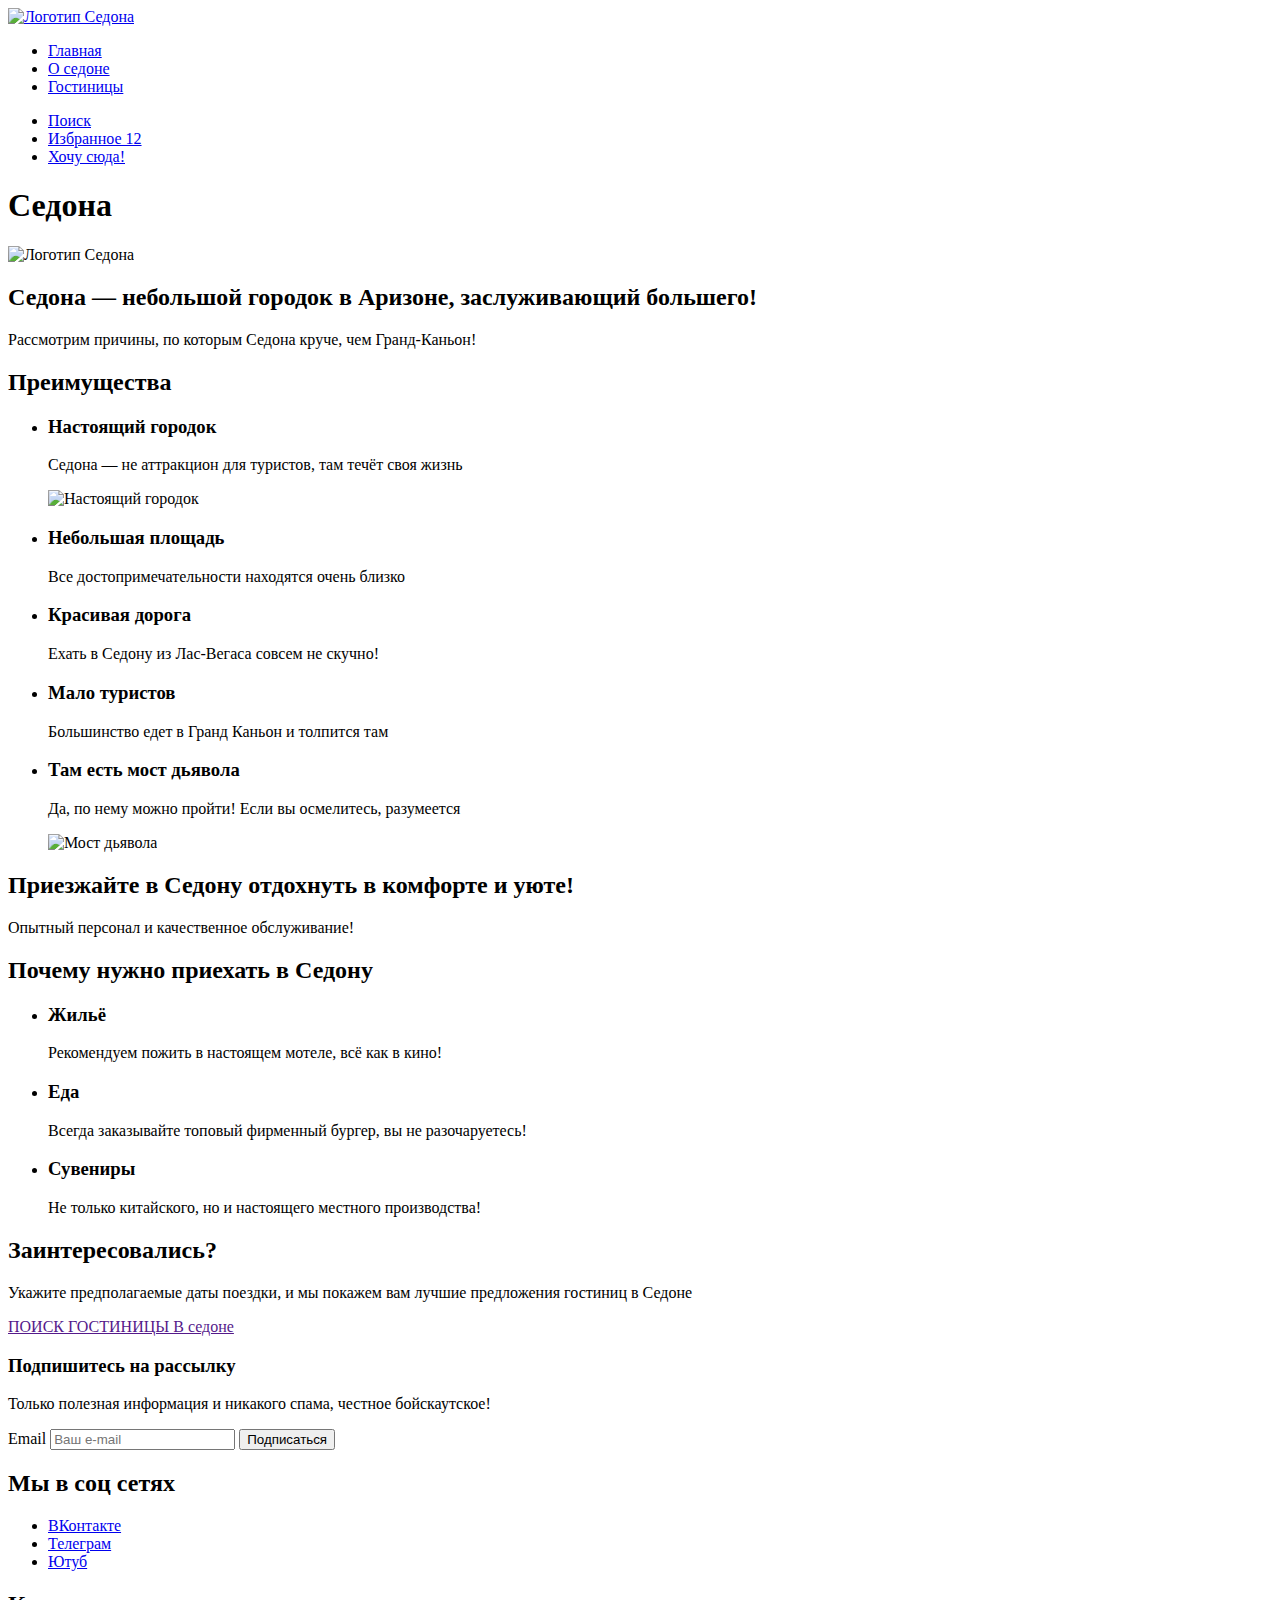
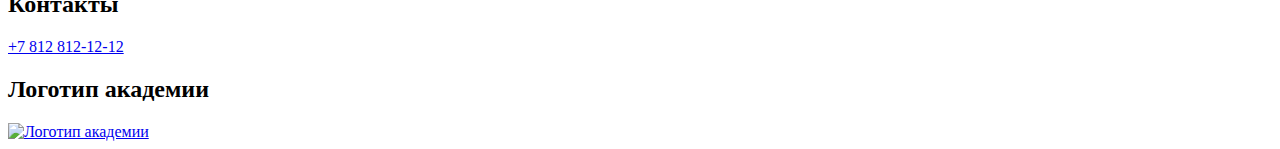
==== index.html @ e0dd23ae "Исправление шапки" ====
<!DOCTYPE html>
<html lang="ru">
  <head>
    <meta charset="utf-8">
    <title>HTML Academy: Седона</title>
  </head>
  <body>
<header class="page-header">
<nav class="navigation">
  <a class="navigation-logo" href="index.html">
    <img class="page-header-logo" alt="Логотип Седона" src="">
  </a>
<ul class="navigation-list">

<li class="navigation-item">
 <a class="navigation-link" href="index.html">Главная</a>
</li>

  <li class="navigation-item">
   <a class="navigation-link" href="about.html">О седоне</a>
  </li>

    <li class="navigation-item">
     <a class="navigation-link" href="catalog.html">Гостиницы</a>
    </li>
    </ul>

    <ul class="navigation-list navigation-user">
      <li class="navigation-item">
       <a class="navigation-link" href="#"><span class="visually-hidden">Поиск

       </span></a>
      </li>

        <li class="navigation-item">
         <a class="navigation-link" href="#"><span class="visually-hidden">Избранное 12

         </span></a>
        </li>

          <li class="navigation-item">
           <a class="navigation-link" href="#">Хочу сюда!

          </a>
          </li>
          </ul>
</nav>
</header>

<main class="main-index">
<h1 class="visually-hidden">Седона</h1>
<img class="logo" src="" alt="Логотип Седона">
<section class="text-1">
<h2>Седона — небольшой городок в Аризоне,
  заслуживающий большего!</h2>
  <p>Рассмотрим причины, по которым Седона круче, чем Гранд-Каньон!</p>
</section>
  <section class="advantages">
<h2 class="visually-hidden">Преимущества</h2>
<ul class="advantages-list">
  <li class="advantages-item">
    <h3 class="advantages-title">Настоящий городок</h3>
    <p class="advantages-description">Седона — не аттракцион для туристов, там течёт своя жизнь</p>
    <img class="photo-citi" src="" alt="Настоящий городок">
  </li>
  <li class="advantages-item">
    <h3 class="advantages-title">Небольшая
      площадь</h3>
    <p class="advantages-description">Все достопримечательности находятся очень близко</p>
  </li>
  <li class="advantages-item">
    <h3 class="advantages-title">Красивая
      дорога</h3>
    <p class="advantages-description">Ехать в Седону из Лас-Вегаса совсем не скучно!</p>
  </li>
  <li class="advantages-item">
    <h3 class="advantages-title">Мало
      туристов</h3>
    <p class="advantages-description">Большинство едет в Гранд Каньон и толпится там</p>
  </li>
  <li class="advantages-item">
    <h3 class="advantages-title">Там есть
      мост дьявола</h3>
    <p class="advantages-description">Да, по нему можно пройти! Если вы осмелитесь, разумеется</p>
    <img class="photo-bridge" scr="" alt="Мост дьявола">
  </li>
</ul>
  </section>
  <section class="text-2">
  <h2>Приезжайте в Седону отдохнуть в комфорте и уюте!</h2>
  <p>Опытный персонал и качественное обслуживание!</p>
</section>
  <section class="servises">
   <h2 class="visually-hidden" class="servises-title">Почему нужно приехать в Седону</h2>
   <ul class="servises-list">
    <li class="servises-item">
      <h3>Жильё</h3>
      <p>Рекомендуем пожить в настоящем мотеле,
        всё как в кино!</p>
    </li>
    <li class="servises-item">
      <h3>Еда</h3>
      <p>Всегда заказывайте
        топовый фирменный бургер, вы не разочаруетесь!</p>
    </li>
    <li class="servises-item">
      <h3>Сувениры</h3>
      <p>Не только китайского,
        но и настоящего местного производства!</p>
    </li>
   </ul>
  </section>
  <section class="text-interesting">
  <h2>Заинтересовались?</h2>
  <p>Укажите предполагаемые даты поездки, и мы покажем вам лучшие предложения гостиниц в Седоне</p>
  <a class="button button-all" href="">ПОИСК ГОСТИНИЦЫ В седоне</a>
</section>
<section class="text-subscription">
<h3>Подпишитесь на рассылку</h3>
<p>Только полезная информация и никакого спама, честное бойскаутское!</p>
<form class="subscription-form" action="https://echo.htmlacademy.ru/" method="post">
  <label for="email">Email</label>
  <input class="subscription-email" type="email" id="email" name="email" placeholder="Ваш e-mail" required>

<button class="button" type="submit">Подписаться</button>
</form>
</section>
</main>
<footer class="page-footer">
<section class="footer-social">
  <h2 class="visually-hidden"> Мы в соц сетях </h2>
  <ul class="footer-social-list">
    <li class="footer-social-item">
      <a class="button" href=" https://vk.com/htmlacademy"><span class="visually-hidden">ВКонтакте</span> </a>
    </li>
    <li class="footer-social-item">
      <a class="button" href="https://t.me/htmlacademy "><span class="visually-hidden">Телеграм</span> </a>
    </li><li class="footer-social-item">
      <a class="button" href="https://www.youtube.com/user/htmlacademyru"><span class="visually-hidden">Ютуб</span> </a>
    </li>
  </ul>
</section>
<section class="footer-contacts">
  <h2 class="visually-hidden"> Контакты </h2>
  <a class="footer-contacts-phone" href="tel:78128121212">+7 812 812-12-12</a>
</section>
<section class="footer-academy">
<h2 class="visually-hidden"> Логотип академии</h2>
<a class="footer-academy-logo" href="https://htmlacademy.ru/">
  <img class="page-footer-logo" alt="Логотип академии" src="">
</a>
</section>
</footer>
  </body>
</html>
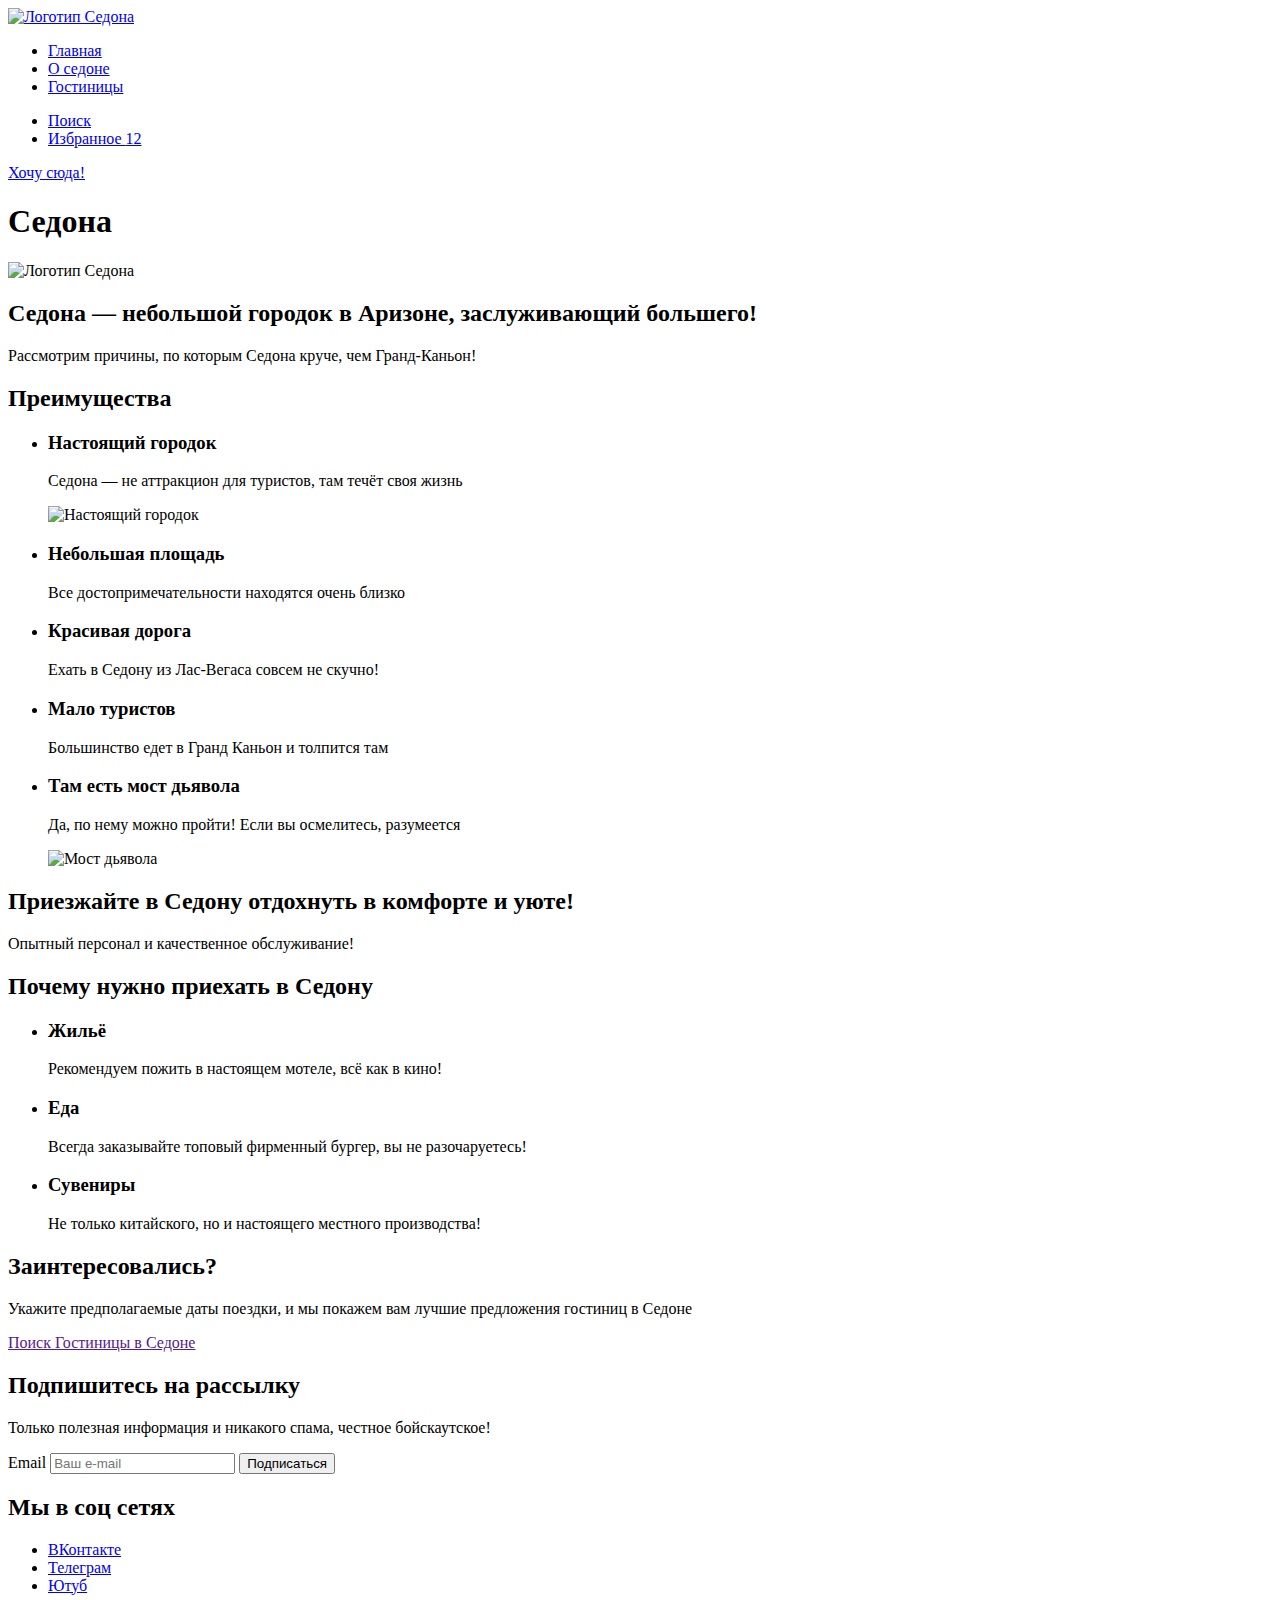
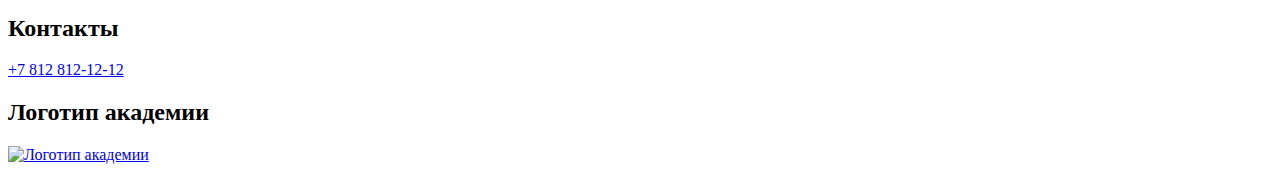
==== commit a4301d61: "Исправление ошибок" ====
--- a/index.html
+++ b/index.html
@@ -1,155 +1,164 @@
 <!DOCTYPE html>
 <html lang="ru">
+
   <head>
     <meta charset="utf-8">
     <title>HTML Academy: Седона</title>
   </head>
+
   <body>
-<header class="page-header">
-<nav class="navigation">
-  <a class="navigation-logo" href="index.html">
-    <img class="page-header-logo" alt="Логотип Седона" src="">
-  </a>
-<ul class="navigation-list">
-
-<li class="navigation-item">
- <a class="navigation-link" href="index.html">Главная</a>
-</li>
-
-  <li class="navigation-item">
-   <a class="navigation-link" href="about.html">О седоне</a>
-  </li>
-
-    <li class="navigation-item">
-     <a class="navigation-link" href="catalog.html">Гостиницы</a>
-    </li>
-    </ul>
-
-    <ul class="navigation-list navigation-user">
-      <li class="navigation-item">
-       <a class="navigation-link" href="#"><span class="visually-hidden">Поиск
-
-       </span></a>
-      </li>
-
-        <li class="navigation-item">
-         <a class="navigation-link" href="#"><span class="visually-hidden">Избранное 12
-
-         </span></a>
-        </li>
+    <header class="page-header">
+      <nav class="navigation">
+        <a class="navigation-logo" href="index.html">
+          <img class="page-header-logo" alt="Логотип Седона" src="">
+        </a>
+        <ul class="navigation-list">
 
           <li class="navigation-item">
-           <a class="navigation-link" href="#">Хочу сюда!
+            <a class="navigation-link" href="index.html">Главная</a>
+          </li>
 
-          </a>
+          <li class="navigation-item">
+            <a class="navigation-link" href="about.html">О седоне</a>
           </li>
-          </ul>
-</nav>
-</header>
 
-<main class="main-index">
-<h1 class="visually-hidden">Седона</h1>
-<img class="logo" src="" alt="Логотип Седона">
-<section class="text-1">
-<h2>Седона — небольшой городок в Аризоне,
-  заслуживающий большего!</h2>
-  <p>Рассмотрим причины, по которым Седона круче, чем Гранд-Каньон!</p>
-</section>
-  <section class="advantages">
-<h2 class="visually-hidden">Преимущества</h2>
-<ul class="advantages-list">
-  <li class="advantages-item">
-    <h3 class="advantages-title">Настоящий городок</h3>
-    <p class="advantages-description">Седона — не аттракцион для туристов, там течёт своя жизнь</p>
-    <img class="photo-citi" src="" alt="Настоящий городок">
-  </li>
-  <li class="advantages-item">
-    <h3 class="advantages-title">Небольшая
-      площадь</h3>
-    <p class="advantages-description">Все достопримечательности находятся очень близко</p>
-  </li>
-  <li class="advantages-item">
-    <h3 class="advantages-title">Красивая
-      дорога</h3>
-    <p class="advantages-description">Ехать в Седону из Лас-Вегаса совсем не скучно!</p>
-  </li>
-  <li class="advantages-item">
-    <h3 class="advantages-title">Мало
-      туристов</h3>
-    <p class="advantages-description">Большинство едет в Гранд Каньон и толпится там</p>
-  </li>
-  <li class="advantages-item">
-    <h3 class="advantages-title">Там есть
-      мост дьявола</h3>
-    <p class="advantages-description">Да, по нему можно пройти! Если вы осмелитесь, разумеется</p>
-    <img class="photo-bridge" scr="" alt="Мост дьявола">
-  </li>
-</ul>
-  </section>
-  <section class="text-2">
-  <h2>Приезжайте в Седону отдохнуть в комфорте и уюте!</h2>
-  <p>Опытный персонал и качественное обслуживание!</p>
-</section>
-  <section class="servises">
-   <h2 class="visually-hidden" class="servises-title">Почему нужно приехать в Седону</h2>
-   <ul class="servises-list">
-    <li class="servises-item">
-      <h3>Жильё</h3>
-      <p>Рекомендуем пожить в настоящем мотеле,
-        всё как в кино!</p>
-    </li>
-    <li class="servises-item">
-      <h3>Еда</h3>
-      <p>Всегда заказывайте
-        топовый фирменный бургер, вы не разочаруетесь!</p>
-    </li>
-    <li class="servises-item">
-      <h3>Сувениры</h3>
-      <p>Не только китайского,
-        но и настоящего местного производства!</p>
-    </li>
-   </ul>
-  </section>
-  <section class="text-interesting">
-  <h2>Заинтересовались?</h2>
-  <p>Укажите предполагаемые даты поездки, и мы покажем вам лучшие предложения гостиниц в Седоне</p>
-  <a class="button button-all" href="">ПОИСК ГОСТИНИЦЫ В седоне</a>
-</section>
-<section class="text-subscription">
-<h3>Подпишитесь на рассылку</h3>
-<p>Только полезная информация и никакого спама, честное бойскаутское!</p>
-<form class="subscription-form" action="https://echo.htmlacademy.ru/" method="post">
-  <label for="email">Email</label>
-  <input class="subscription-email" type="email" id="email" name="email" placeholder="Ваш e-mail" required>
+          <li class="navigation-item">
+            <a class="navigation-link" href="catalog.html">Гостиницы</a>
+          </li>
+        </ul>
 
-<button class="button" type="submit">Подписаться</button>
-</form>
-</section>
-</main>
-<footer class="page-footer">
-<section class="footer-social">
-  <h2 class="visually-hidden"> Мы в соц сетях </h2>
-  <ul class="footer-social-list">
-    <li class="footer-social-item">
-      <a class="button" href=" https://vk.com/htmlacademy"><span class="visually-hidden">ВКонтакте</span> </a>
-    </li>
-    <li class="footer-social-item">
-      <a class="button" href="https://t.me/htmlacademy "><span class="visually-hidden">Телеграм</span> </a>
-    </li><li class="footer-social-item">
-      <a class="button" href="https://www.youtube.com/user/htmlacademyru"><span class="visually-hidden">Ютуб</span> </a>
-    </li>
-  </ul>
-</section>
-<section class="footer-contacts">
-  <h2 class="visually-hidden"> Контакты </h2>
-  <a class="footer-contacts-phone" href="tel:78128121212">+7 812 812-12-12</a>
-</section>
-<section class="footer-academy">
-<h2 class="visually-hidden"> Логотип академии</h2>
-<a class="footer-academy-logo" href="https://htmlacademy.ru/">
-  <img class="page-footer-logo" alt="Логотип академии" src="">
-</a>
-</section>
-</footer>
+        <ul class="navigation-list navigation-user">
+          <li class="navigation-item">
+            <a class="navigation-link" href="#"><span class="visually-hidden">Поиск
+
+              </span></a>
+          </li>
+
+          <li class="navigation-item">
+            <a class="navigation-link" href="#"><span class="visually-hidden">Избранное
+
+              </span>
+              <span class="notification-badge">12</span>
+            </a>
+          </li>
+
+
+        </ul>
+      </nav>
+
+      <a class="navigation-link" href="#">Хочу сюда!
+
+      </a>
+
+    </header>
+
+    <main class="main-index">
+      <h1 class="visually-hidden">Седона</h1>
+      <img class="logo" src="" alt="Логотип Седона">
+
+
+
+      <section class="advantages">
+        <h2 class="section-title">Седона — небольшой городок в Аризоне,
+          заслуживающий большего!</h2>
+        <p class="sectoin-text">Рассмотрим причины, по которым Седона круче, чем Гранд-Каньон!</p>
+        <h2 class="visually-hidden">Преимущества</h2>
+        <ul class="advantages-list">
+          <li class="advantages-item">
+            <h3 class="advantages-title">Настоящий городок</h3>
+            <p class="advantages-description">Седона — не аттракцион для туристов, там течёт своя жизнь</p>
+            <img class="photo-citi" src="" alt="Настоящий городок">
+          </li>
+          <li class="advantages-item">
+            <h3 class="advantages-title">Небольшая
+              площадь</h3>
+            <p class="advantages-description">Все достопримечательности находятся очень близко</p>
+          </li>
+          <li class="advantages-item">
+            <h3 class="advantages-title">Красивая
+              дорога</h3>
+            <p class="advantages-description">Ехать в Седону из Лас-Вегаса совсем не скучно!</p>
+          </li>
+          <li class="advantages-item">
+            <h3 class="advantages-title">Мало
+              туристов</h3>
+            <p class="advantages-description">Большинство едет в Гранд Каньон и толпится там</p>
+          </li>
+          <li class="advantages-item">
+            <h3 class="advantages-title">Там есть
+              мост дьявола</h3>
+            <p class="advantages-description">Да, по нему можно пройти! Если вы осмелитесь, разумеется</p>
+            <img class="photo-bridge" scr="" alt="Мост дьявола">
+          </li>
+        </ul>
+      </section>
+      <section class="text-2">
+        <h2>Приезжайте в Седону отдохнуть в комфорте и уюте!</h2>
+        <p>Опытный персонал и качественное обслуживание!</p>
+      </section>
+      <section class="servises">
+        <h2 class="visually-hidden" class="servises-title">Почему нужно приехать в Седону</h2>
+        <ul class="servises-list">
+          <li class="servises-item">
+            <h3 class="servises-title">Жильё</h3>
+            <p class="servises-text">Рекомендуем пожить в настоящем мотеле,
+              всё как в кино!</p>
+          </li>
+          <li class="servises-item">
+            <h3 class="servises-title">Еда</h3>
+            <p class="servises-text">Всегда заказывайте
+              топовый фирменный бургер, вы не разочаруетесь!</p>
+          </li>
+          <li class="servises-item">
+            <h3 class="servises-title">Сувениры</h3>
+            <p class="servises-text">Не только китайского,
+              но и настоящего местного производства!</p>
+          </li>
+        </ul>
+      </section>
+      <section class="interesting-section">
+        <h2 class="interesting-title">Заинтересовались?</h2>
+        <p class="interesting-text">Укажите предполагаемые даты поездки, и мы покажем вам лучшие предложения гостиниц в Седоне</p>
+        <a class="button button-all" href="">Поиск Гостиницы в Седоне</a>
+      </section>
+      <section class="subscription-section">
+        <h2 class="subscription-title">Подпишитесь на рассылку</h2>
+        <p class="subscription-text">Только полезная информация и никакого спама, честное бойскаутское!</p>
+        <form class="subscription-form" action="https://echo.htmlacademy.ru/" method="post">
+          <label for="email">Email</label>
+          <input class="subscription-email" type="email" id="email" name="email" placeholder="Ваш e-mail" required>
+
+          <button class="button" type="submit">Подписаться</button>
+        </form>
+      </section>
+    </main>
+    <footer class="page-footer">
+      <section class="footer-social">
+        <h2 class="visually-hidden"> Мы в соц сетях </h2>
+        <ul class="footer-social-list">
+          <li class="footer-social-item">
+            <a class="button" href=" https://vk.com/htmlacademy"><span class="visually-hidden">ВКонтакте</span> </a>
+          </li>
+          <li class="footer-social-item">
+            <a class="button" href="https://t.me/htmlacademy "><span class="visually-hidden">Телеграм</span> </a>
+          </li>
+          <li class="footer-social-item">
+            <a class="button" href="https://www.youtube.com/user/htmlacademyru"><span
+                class="visually-hidden">Ютуб</span> </a>
+          </li>
+        </ul>
+      </section>
+      <section class="footer-contacts">
+        <h2 class="visually-hidden"> Контакты </h2>
+        <a class="footer-contacts-phone" href="tel:78128121212">+7 812 812-12-12</a>
+      </section>
+      <section class="footer-academy">
+        <h2 class="visually-hidden"> Логотип академии</h2>
+        <a class="footer-academy-logo" href="https://htmlacademy.ru/">
+          <img class="page-footer-logo" alt="Логотип академии" src="">
+        </a>
+      </section>
+    </footer>
   </body>
+
 </html>
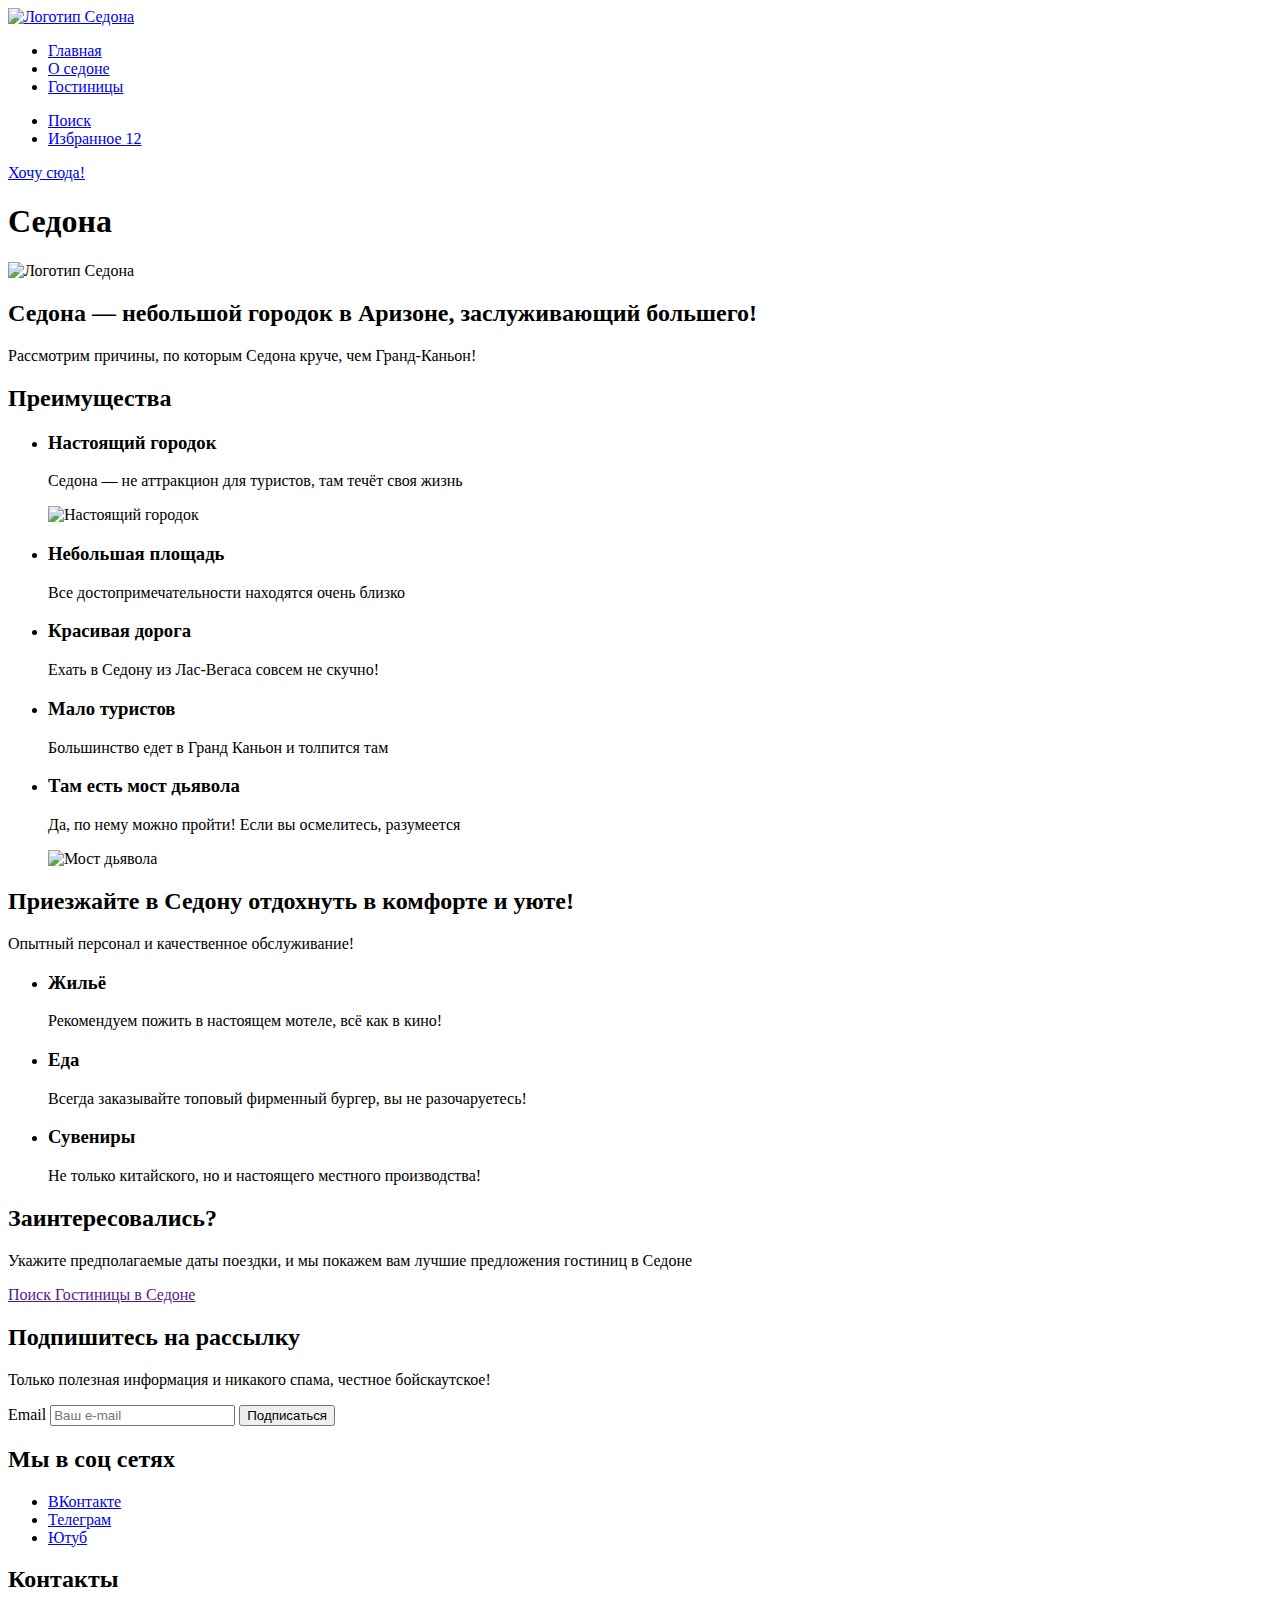
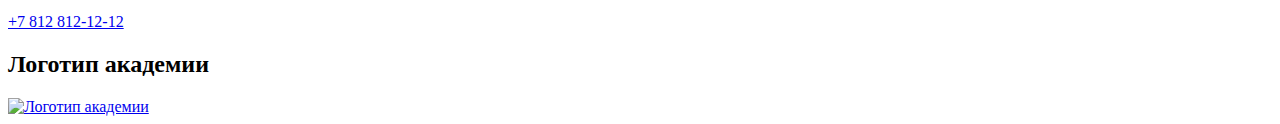
==== commit dc1fd144: "Исправление разметки" ====
--- a/index.html
+++ b/index.html
@@ -13,15 +13,12 @@
           <img class="page-header-logo" alt="Логотип Седона" src="">
         </a>
         <ul class="navigation-list">
-
           <li class="navigation-item">
             <a class="navigation-link" href="index.html">Главная</a>
           </li>
-
           <li class="navigation-item">
             <a class="navigation-link" href="about.html">О седоне</a>
           </li>
-
           <li class="navigation-item">
             <a class="navigation-link" href="catalog.html">Гостиницы</a>
           </li>
@@ -30,34 +27,22 @@
         <ul class="navigation-list navigation-user">
           <li class="navigation-item">
             <a class="navigation-link" href="#"><span class="visually-hidden">Поиск
-
               </span></a>
           </li>
-
           <li class="navigation-item">
             <a class="navigation-link" href="#"><span class="visually-hidden">Избранное
-
               </span>
               <span class="notification-badge">12</span>
             </a>
           </li>
-
-
         </ul>
       </nav>
-
-      <a class="navigation-link" href="#">Хочу сюда!
-
+      <a class="button-brown" href="#">Хочу сюда!
       </a>
-
     </header>
-
     <main class="main-index">
       <h1 class="visually-hidden">Седона</h1>
       <img class="logo" src="" alt="Логотип Седона">
-
-
-
       <section class="advantages">
         <h2 class="section-title">Седона — небольшой городок в Аризоне,
           заслуживающий большего!</h2>
@@ -88,16 +73,13 @@
             <h3 class="advantages-title">Там есть
               мост дьявола</h3>
             <p class="advantages-description">Да, по нему можно пройти! Если вы осмелитесь, разумеется</p>
-            <img class="photo-bridge" scr="" alt="Мост дьявола">
+            <img class="photo-bridge" src="" alt="Мост дьявола">
           </li>
         </ul>
       </section>
-      <section class="text-2">
+      <section class="servises">
         <h2>Приезжайте в Седону отдохнуть в комфорте и уюте!</h2>
         <p>Опытный персонал и качественное обслуживание!</p>
-      </section>
-      <section class="servises">
-        <h2 class="visually-hidden" class="servises-title">Почему нужно приехать в Седону</h2>
         <ul class="servises-list">
           <li class="servises-item">
             <h3 class="servises-title">Жильё</h3>
@@ -118,8 +100,9 @@
       </section>
       <section class="interesting-section">
         <h2 class="interesting-title">Заинтересовались?</h2>
-        <p class="interesting-text">Укажите предполагаемые даты поездки, и мы покажем вам лучшие предложения гостиниц в Седоне</p>
-        <a class="button button-all" href="">Поиск Гостиницы в Седоне</a>
+        <p class="interesting-text">Укажите предполагаемые даты поездки, и мы покажем вам лучшие предложения гостиниц в
+          Седоне</p>
+        <a class="button-brown button-all" href="">Поиск Гостиницы в Седоне</a>
       </section>
       <section class="subscription-section">
         <h2 class="subscription-title">Подпишитесь на рассылку</h2>
@@ -128,7 +111,7 @@
           <label for="email">Email</label>
           <input class="subscription-email" type="email" id="email" name="email" placeholder="Ваш e-mail" required>
 
-          <button class="button" type="submit">Подписаться</button>
+          <button class="button-blue" type="submit">Подписаться</button>
         </form>
       </section>
     </main>
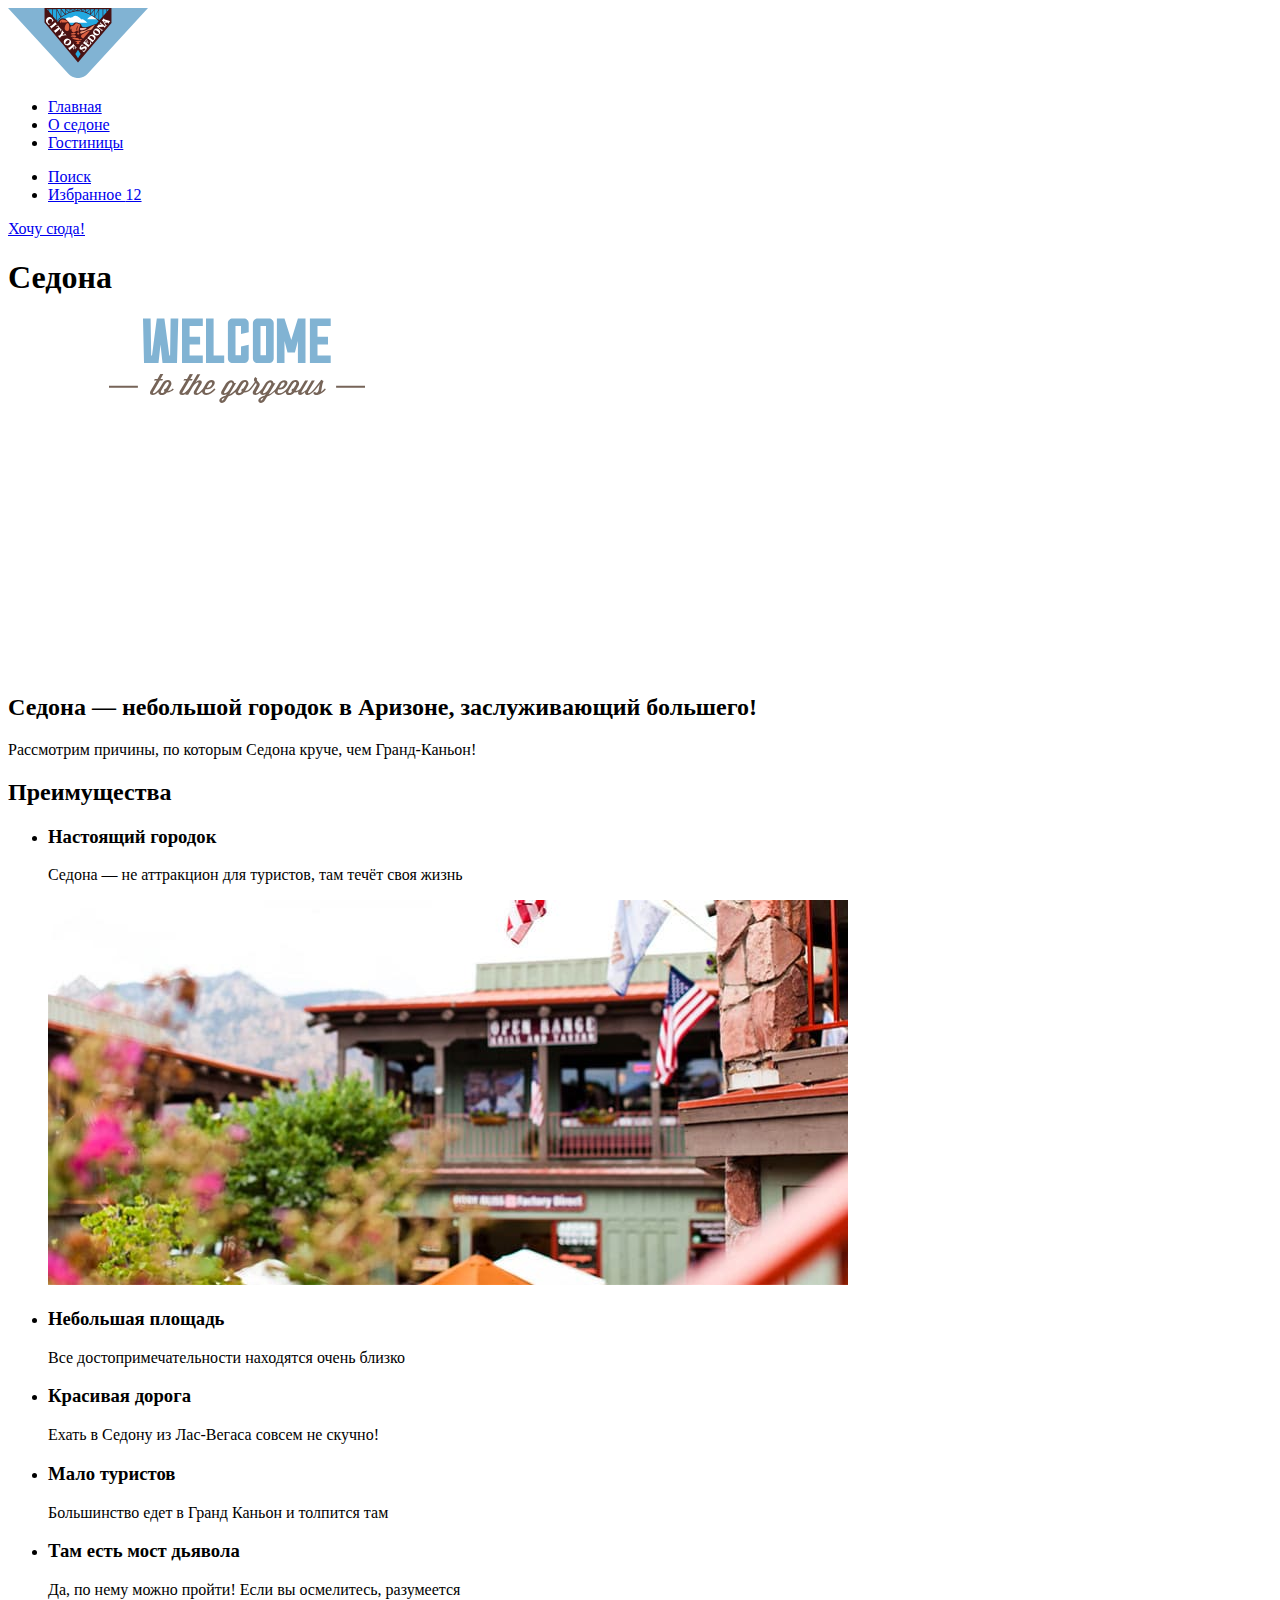
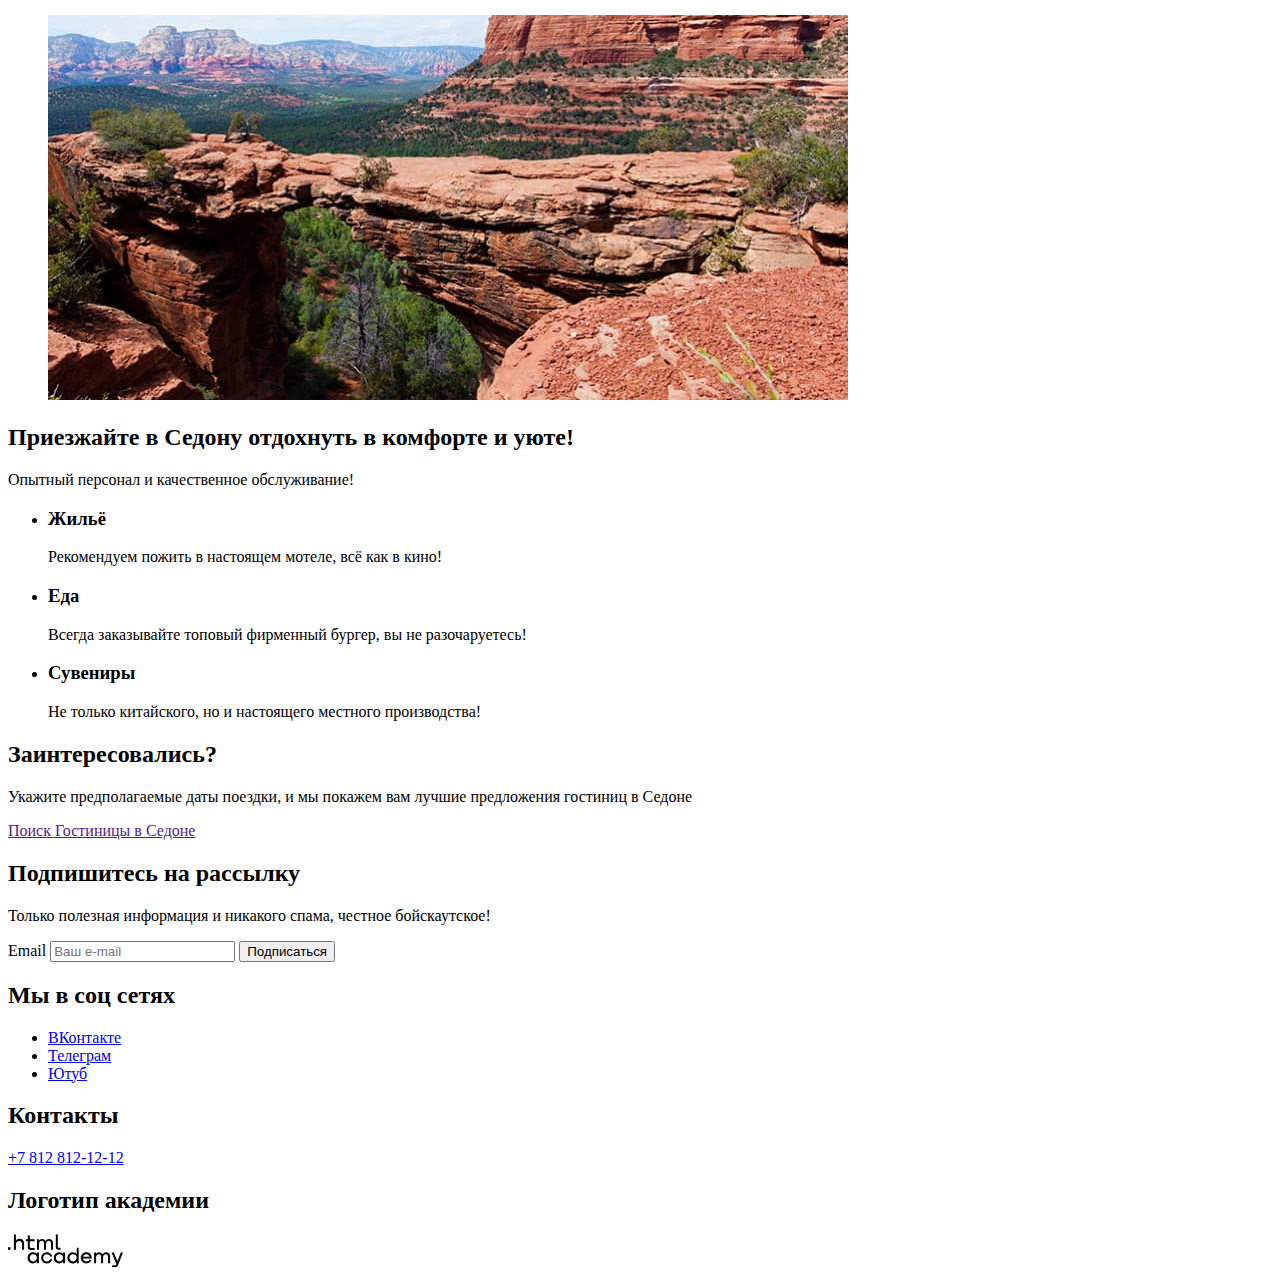
==== commit b9b48192: "Добавление всех изображений, подключение контентны" ====
--- a/index.html
+++ b/index.html
@@ -10,7 +10,7 @@
     <header class="page-header">
       <nav class="navigation">
         <a class="navigation-logo" href="index.html">
-          <img class="page-header-logo" alt="Логотип Седона" src="">
+          <img class="page-header-logo" alt="Логотип Седона" src="images/logotype.svg">
         </a>
         <ul class="navigation-list">
           <li class="navigation-item">
@@ -26,8 +26,10 @@
 
         <ul class="navigation-list navigation-user">
           <li class="navigation-item">
-            <a class="navigation-link" href="#"><span class="visually-hidden">Поиск
-              </span></a>
+            <a class="navigation-link" href="#">
+              <span class="visually-hidden">Поиск
+              </span>
+            </a>
           </li>
           <li class="navigation-item">
             <a class="navigation-link" href="#"><span class="visually-hidden">Избранное
@@ -42,7 +44,7 @@
     </header>
     <main class="main-index">
       <h1 class="visually-hidden">Седона</h1>
-      <img class="logo" src="" alt="Логотип Седона">
+      <img class="logo" width="458" height="352" src="images/welcomelogo.svg" alt="Логотип Седона">
       <section class="advantages">
         <h2 class="section-title">Седона — небольшой городок в Аризоне,
           заслуживающий большего!</h2>
@@ -52,7 +54,7 @@
           <li class="advantages-item">
             <h3 class="advantages-title">Настоящий городок</h3>
             <p class="advantages-description">Седона — не аттракцион для туристов, там течёт своя жизнь</p>
-            <img class="photo-citi" src="" alt="Настоящий городок">
+            <img class="photo-citi" width="800" height="385" src="images/index-photo-1.jpg" alt="Настоящий городок">
           </li>
           <li class="advantages-item">
             <h3 class="advantages-title">Небольшая
@@ -73,7 +75,7 @@
             <h3 class="advantages-title">Там есть
               мост дьявола</h3>
             <p class="advantages-description">Да, по нему можно пройти! Если вы осмелитесь, разумеется</p>
-            <img class="photo-bridge" src="" alt="Мост дьявола">
+            <img class="photo-bridge" width="800" height="385" src="images/index-photo-2.jpg" alt="Мост дьявола">
           </li>
         </ul>
       </section>
@@ -138,7 +140,7 @@
       <section class="footer-academy">
         <h2 class="visually-hidden"> Логотип академии</h2>
         <a class="footer-academy-logo" href="https://htmlacademy.ru/">
-          <img class="page-footer-logo" alt="Логотип академии" src="">
+          <img class="page-footer-logo" alt="Логотип академии" src="images/logo_htmlacademy.svg">
         </a>
       </section>
     </footer>
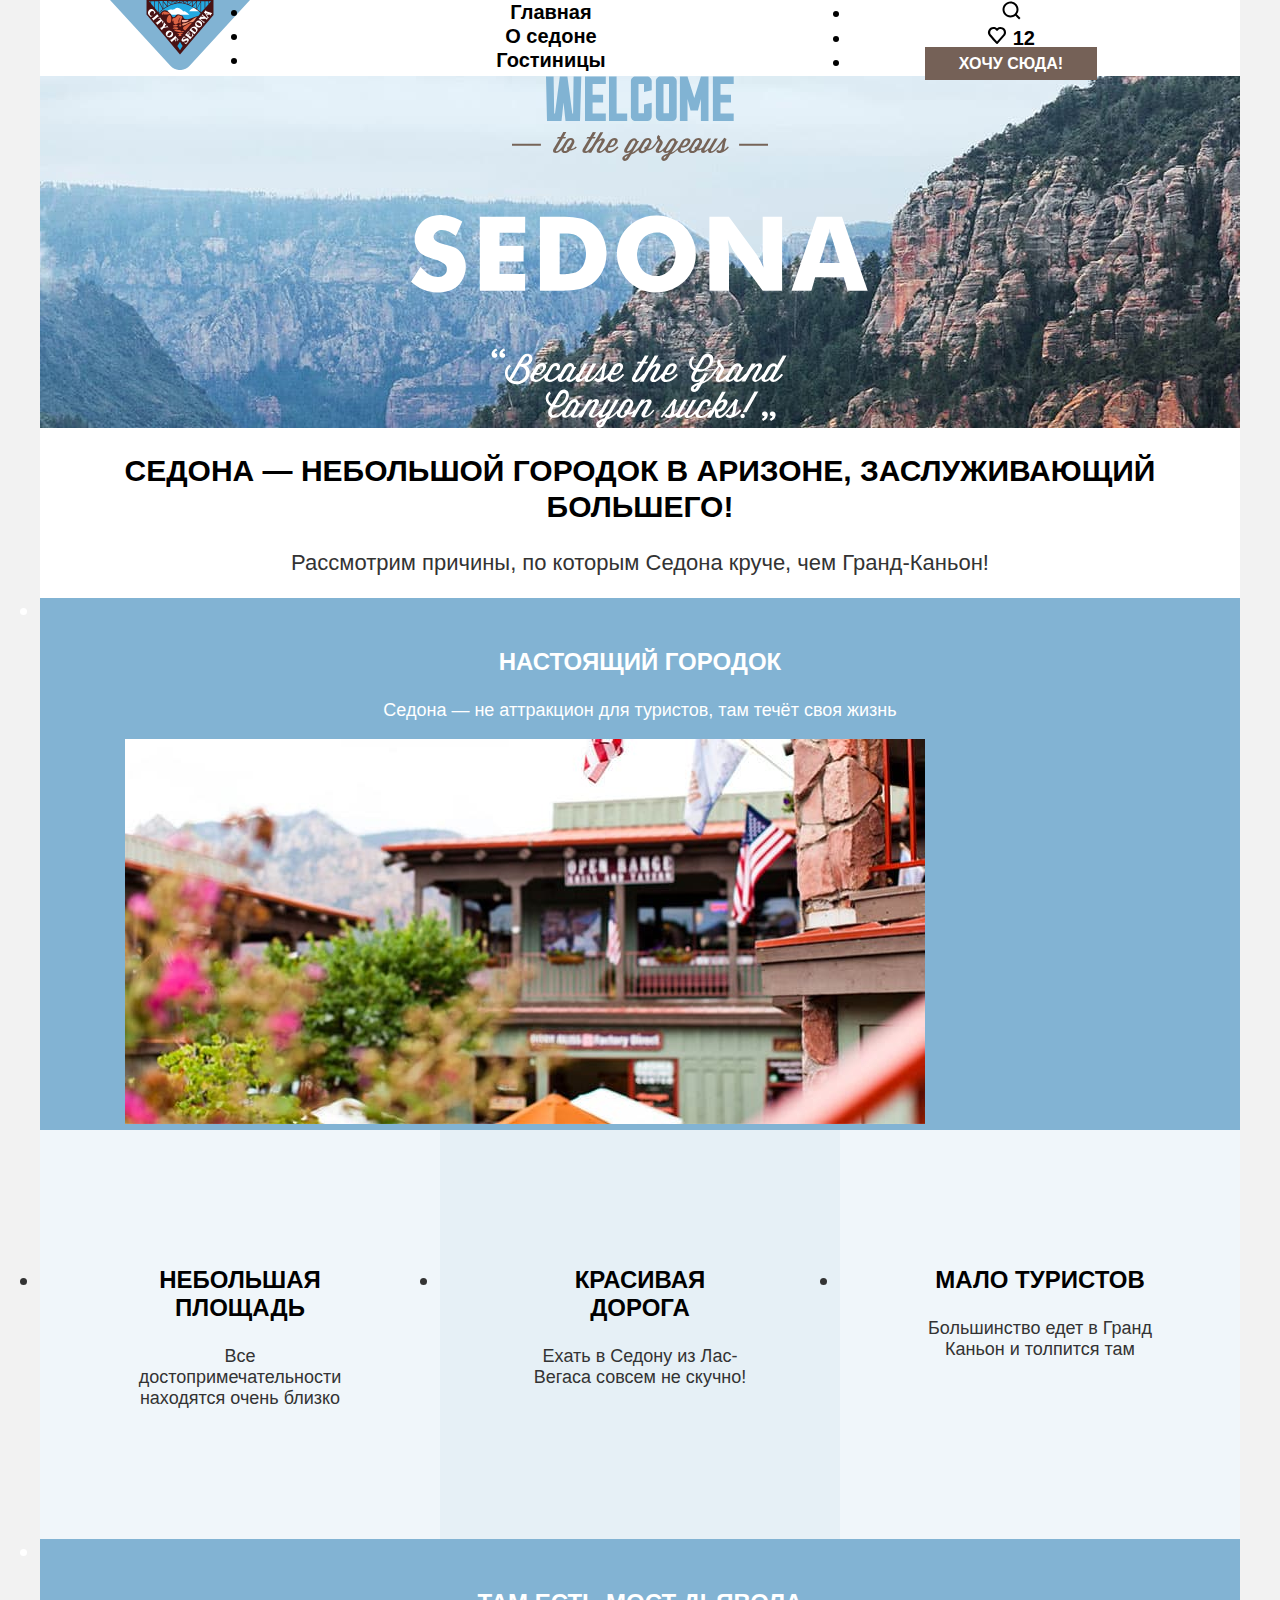
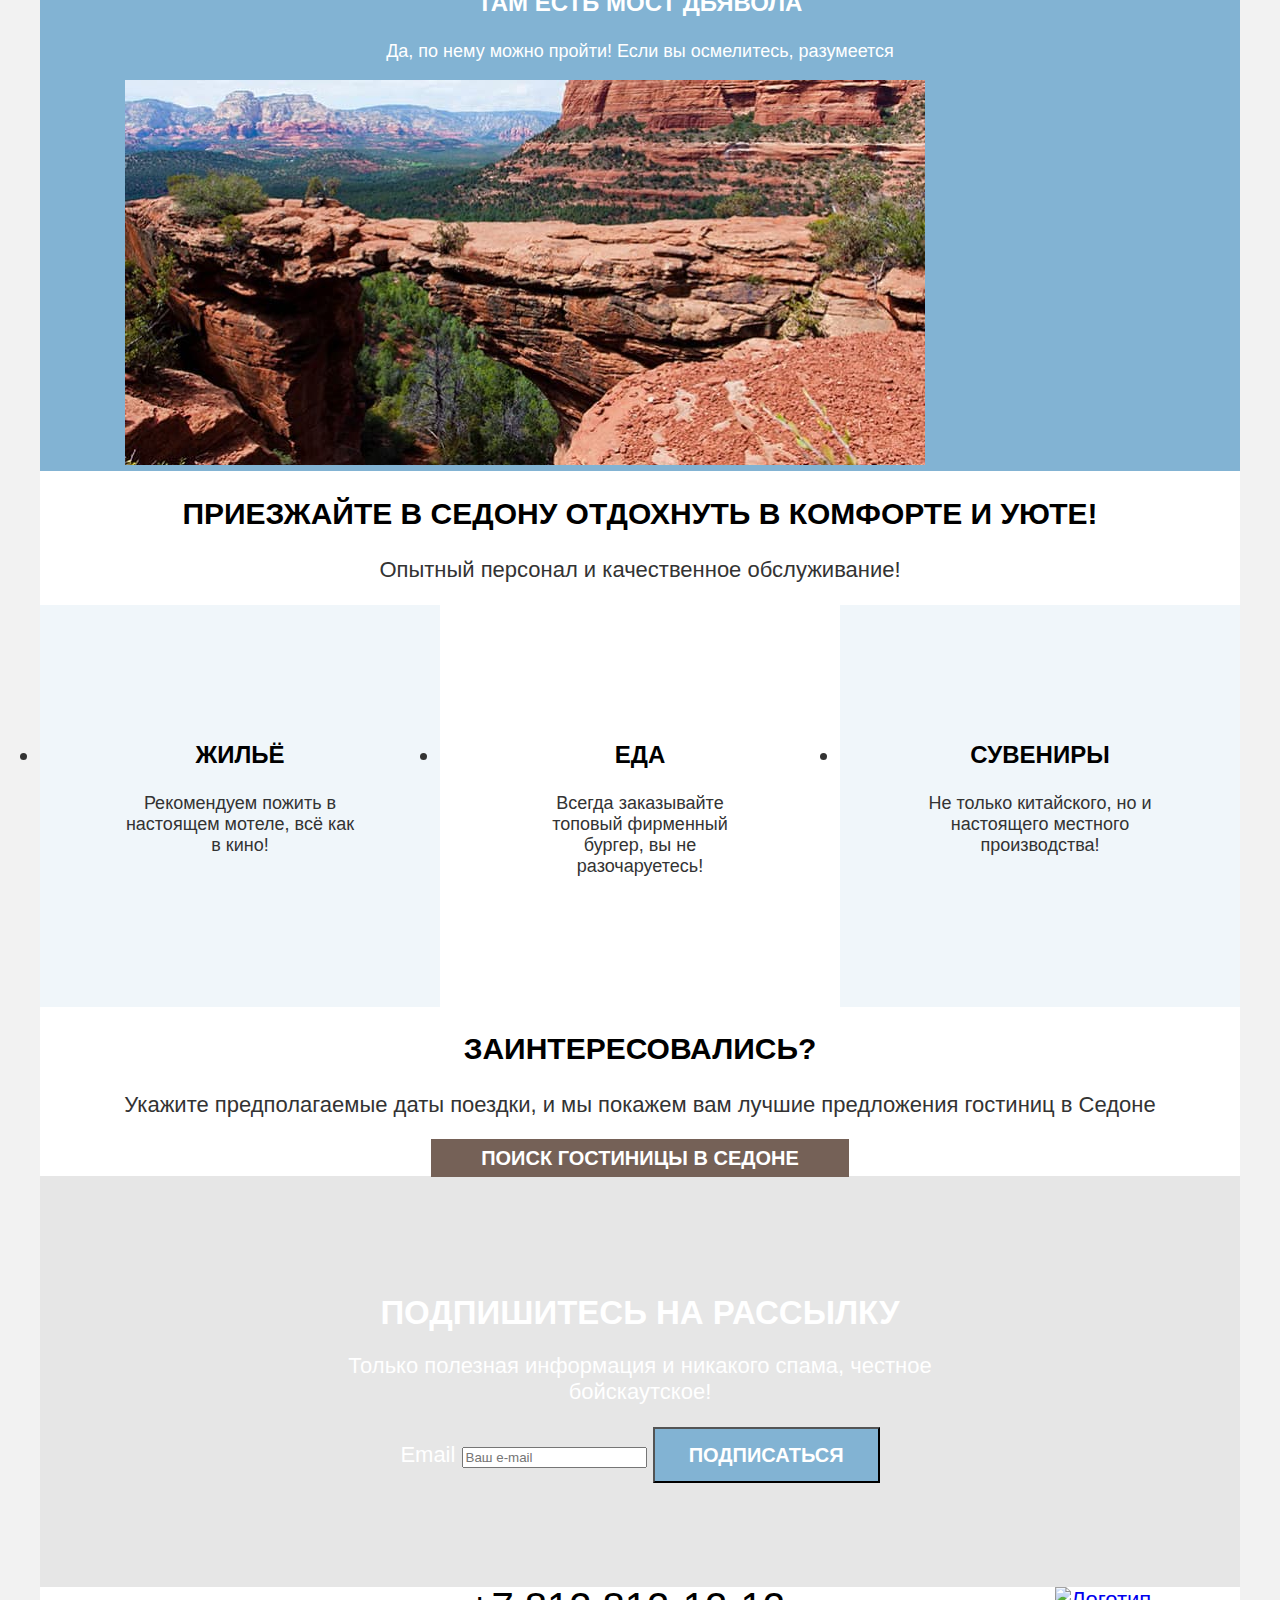
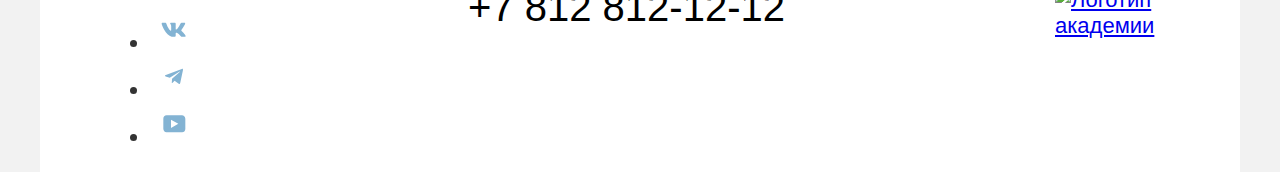
==== commit 32269c28: "Добавляет сетки страниц на флексах (5 раздел)" ====
--- a/index.html
+++ b/index.html
@@ -4,146 +4,167 @@
   <head>
     <meta charset="utf-8">
     <title>HTML Academy: Седона</title>
+    <link rel="stylesheet" href="styles/styles.css">
   </head>
 
   <body>
-    <header class="page-header">
-      <nav class="navigation">
-        <a class="navigation-logo" href="index.html">
-          <img class="page-header-logo" alt="Логотип Седона" src="images/logotype.svg">
-        </a>
-        <ul class="navigation-list">
-          <li class="navigation-item">
-            <a class="navigation-link" href="index.html">Главная</a>
-          </li>
-          <li class="navigation-item">
-            <a class="navigation-link" href="about.html">О седоне</a>
-          </li>
-          <li class="navigation-item">
-            <a class="navigation-link" href="catalog.html">Гостиницы</a>
-          </li>
-        </ul>
+    <div class="content">
+      <header class="page-header">
+        <nav class="navigation">
+          <a class="navigation-logo" href="index.html">
+            <img class="page-header-logo" alt="Логотип Седона" src="images/logotype.svg">
+          </a>
+          <ul class="navigation-list">
+            <li class="navigation-item">
+              <a class="navigation-link" href="index.html">Главная</a>
+            </li>
+            <li class="navigation-item">
+              <a class="navigation-link" href="about.html">О седоне</a>
+            </li>
+            <li class="navigation-item">
+              <a class="navigation-link" href="catalog.html">Гостиницы</a>
+            </li>
+          </ul>
 
-        <ul class="navigation-list navigation-user">
-          <li class="navigation-item">
-            <a class="navigation-link" href="#">
-              <span class="visually-hidden">Поиск
+          <ul class="navigation-list navigation-user">
+            <li class="navigation-item">
+              <a class="navigation-link" href="#">
+                <span class="visually-hidden">Поиск
+                </span>
+                <img class="search" alt="Лупа" src="images/search.svg">
+              </a>
+            </li>
+            <li class="navigation-item">
+              <a class="navigation-link" href="#">
+                <span class="visually-hidden">Избранное
+                </span>
+                <img class="heart" alt="Сердце" src="images/heart.svg">
+                <span class="notification-badge">12</span>
+              </a>
+            </li>
+            <li class="navigation-item">
+              <a class="button button-brown want-here" href="#">Хочу сюда!
+              </a>
+            </li>
+          </ul>
+        </nav>
+      </header>
+      <main class="main-index">
+        <h1 class="visually-hidden">Седона</h1>
+        <section class="section-logo">
+          <img class="logo" width="458" height="352" src="images/welcomelogo.svg" alt="Логотип Седона">
+        </section>
+        <section class="advantages">
+          <h2 class="section-title">Седона — небольшой городок в Аризоне,
+            заслуживающий большего!</h2>
+          <p class="sectoin-text">Рассмотрим причины, по которым Седона круче, чем Гранд-Каньон!</p>
+          <h2 class="visually-hidden">Преимущества</h2>
+          <ul class="advantages-list">
+            <li class="advantages-item backgraund-dark">
+              <span class="advantages-text">
+                <h3 class="advantages-title">Настоящий городок</h3>
+                <p class="advantages-description">Седона — не аттракцион для туристов, там течёт своя жизнь</p>
               </span>
+              <img class="photo-citi" width="800" height="385" src="images/index-photo-1.jpg" alt="Настоящий городок">
+            </li>
+            <li class="advantages-item backgraund-light">
+              <h3 class="advantages-title">Небольшая
+                площадь</h3>
+              <p class="advantages-description">Все достопримечательности находятся очень близко</p>
+            </li>
+            <li class="advantages-item  backgraund-medium">
+              <h3 class="advantages-title">Красивая
+                дорога</h3>
+              <p class="advantages-description">Ехать в Седону из Лас-Вегаса совсем не скучно!</p>
+            </li>
+            <li class="advantages-item backgraund-light">
+              <h3 class="advantages-title">Мало
+                туристов
+              </h3>
+              <p class="advantages-description">Большинство едет в Гранд Каньон и толпится там</p>
+            </li>
+            <li class="advantages-item backgraund-dark">
+              <span class="advantages-text">
+                <h3 class="advantages-title">Там есть мост дьявола</h3>
+                <p class="advantages-description">Да, по нему можно пройти! Если вы осмелитесь, разумеется</p>
+              </span>
+              <img class="photo-bridge" width="800" height="385" src="images/index-photo-2.jpg" alt="Мост дьявола">
+            </li>
+          </ul>
+        </section>
+        <section class="servises">
+          <h2 class="section-title">Приезжайте в Седону отдохнуть в комфорте и уюте!</h2>
+          <p class="sectoin-text">Опытный персонал и качественное обслуживание!</p>
+          <ul class="servises-list">
+            <li class="servises-item backgraund-light">
+              <h3 class="servises-title">Жильё</h3>
+              <p class="servises-text">Рекомендуем пожить в настоящем мотеле,
+                всё как в кино!</p>
+            </li>
+            <li class="servises-item backgraund-white">
+              <h3 class="servises-title">Еда</h3>
+              <p class="servises-text">Всегда заказывайте
+                топовый фирменный бургер, вы не разочаруетесь!</p>
+            </li>
+            <li class="servises-item backgraund-light">
+              <h3 class="servises-title">Сувениры</h3>
+              <p class="servises-text">Не только китайского,
+                но и настоящего местного производства!</p>
+            </li>
+          </ul>
+        </section>
+        <section class="interesting-section">
+          <h2 class="interesting-title">Заинтересовались?</h2>
+          <p class="interesting-text">Укажите предполагаемые даты поездки, и мы покажем вам лучшие предложения гостиниц
+            в Седоне</p>
+          <a class="button button-brown button-search-hotel" href="#">Поиск Гостиницы в Седоне</a>
+        </section>
+        <section class="subscription-section">
+          <h2 class="subscription-title">Подпишитесь на рассылку</h2>
+          <p class="subscription-text">Только полезная информация и никакого спама, честное бойскаутское!</p>
+          <form class="subscription-form" action="https://echo.htmlacademy.ru/" method="post">
+            <label for="email">Email</label>
+            <input class="subscription-email" type="email" id="email" name="email" placeholder="Ваш e-mail" required>
+
+            <button class="button button-blue subscription" type="submit">Подписаться</button>
+          </form>
+        </section>
+      </main>
+      <footer class="page-footer">
+        <div class="footer-content">
+          <section class="footer-social">
+            <h2 class="visually-hidden"> Мы в соц сетях </h2>
+            <ul class="footer-social-list">
+              <li class="footer-social-item">
+                <a class="button" href=" https://vk.com/htmlacademy">
+                  <img class="social-logo" alt="Логотип вконтакте" src="images/social/social-vk.svg">
+                </a>
+              </li>
+              <li class="footer-social-item">
+                <a class="button" href="https://t.me/htmlacademy ">
+                  <img class="social-logo" alt="Логотип телеграма" src="images/social/social-telegram.svg">
+                </a>
+              </li>
+              <li class="footer-social-item">
+                <a class="button" href="https://www.youtube.com/user/htmlacademyru">
+                  <img class="social-logo" alt="Логотип ютуба" src="images/social/social-youtube.svg">
+                </a>
+              </li>
+            </ul>
+          </section>
+          <section class="footer-contacts">
+            <h2 class="visually-hidden"> Контакты </h2>
+            <a class="footer-contacts-phone" href="tel:78128121212">+7 812 812-12-12</a>
+          </section>
+          <section class="footer-academy">
+            <h2 class="visually-hidden"> Логотип академии</h2>
+            <a class="footer-academy-logo" href="https://htmlacademy.ru/">
+              <img class="page-footer-logo" alt="Логотип академии" src="images/logo-htmlacademy.svg">
             </a>
-          </li>
-          <li class="navigation-item">
-            <a class="navigation-link" href="#"><span class="visually-hidden">Избранное
-              </span>
-              <span class="notification-badge">12</span>
-            </a>
-          </li>
-        </ul>
-      </nav>
-      <a class="button-brown" href="#">Хочу сюда!
-      </a>
-    </header>
-    <main class="main-index">
-      <h1 class="visually-hidden">Седона</h1>
-      <img class="logo" width="458" height="352" src="images/welcomelogo.svg" alt="Логотип Седона">
-      <section class="advantages">
-        <h2 class="section-title">Седона — небольшой городок в Аризоне,
-          заслуживающий большего!</h2>
-        <p class="sectoin-text">Рассмотрим причины, по которым Седона круче, чем Гранд-Каньон!</p>
-        <h2 class="visually-hidden">Преимущества</h2>
-        <ul class="advantages-list">
-          <li class="advantages-item">
-            <h3 class="advantages-title">Настоящий городок</h3>
-            <p class="advantages-description">Седона — не аттракцион для туристов, там течёт своя жизнь</p>
-            <img class="photo-citi" width="800" height="385" src="images/index-photo-1.jpg" alt="Настоящий городок">
-          </li>
-          <li class="advantages-item">
-            <h3 class="advantages-title">Небольшая
-              площадь</h3>
-            <p class="advantages-description">Все достопримечательности находятся очень близко</p>
-          </li>
-          <li class="advantages-item">
-            <h3 class="advantages-title">Красивая
-              дорога</h3>
-            <p class="advantages-description">Ехать в Седону из Лас-Вегаса совсем не скучно!</p>
-          </li>
-          <li class="advantages-item">
-            <h3 class="advantages-title">Мало
-              туристов</h3>
-            <p class="advantages-description">Большинство едет в Гранд Каньон и толпится там</p>
-          </li>
-          <li class="advantages-item">
-            <h3 class="advantages-title">Там есть
-              мост дьявола</h3>
-            <p class="advantages-description">Да, по нему можно пройти! Если вы осмелитесь, разумеется</p>
-            <img class="photo-bridge" width="800" height="385" src="images/index-photo-2.jpg" alt="Мост дьявола">
-          </li>
-        </ul>
-      </section>
-      <section class="servises">
-        <h2>Приезжайте в Седону отдохнуть в комфорте и уюте!</h2>
-        <p>Опытный персонал и качественное обслуживание!</p>
-        <ul class="servises-list">
-          <li class="servises-item">
-            <h3 class="servises-title">Жильё</h3>
-            <p class="servises-text">Рекомендуем пожить в настоящем мотеле,
-              всё как в кино!</p>
-          </li>
-          <li class="servises-item">
-            <h3 class="servises-title">Еда</h3>
-            <p class="servises-text">Всегда заказывайте
-              топовый фирменный бургер, вы не разочаруетесь!</p>
-          </li>
-          <li class="servises-item">
-            <h3 class="servises-title">Сувениры</h3>
-            <p class="servises-text">Не только китайского,
-              но и настоящего местного производства!</p>
-          </li>
-        </ul>
-      </section>
-      <section class="interesting-section">
-        <h2 class="interesting-title">Заинтересовались?</h2>
-        <p class="interesting-text">Укажите предполагаемые даты поездки, и мы покажем вам лучшие предложения гостиниц в
-          Седоне</p>
-        <a class="button-brown button-all" href="">Поиск Гостиницы в Седоне</a>
-      </section>
-      <section class="subscription-section">
-        <h2 class="subscription-title">Подпишитесь на рассылку</h2>
-        <p class="subscription-text">Только полезная информация и никакого спама, честное бойскаутское!</p>
-        <form class="subscription-form" action="https://echo.htmlacademy.ru/" method="post">
-          <label for="email">Email</label>
-          <input class="subscription-email" type="email" id="email" name="email" placeholder="Ваш e-mail" required>
-
-          <button class="button-blue" type="submit">Подписаться</button>
-        </form>
-      </section>
-    </main>
-    <footer class="page-footer">
-      <section class="footer-social">
-        <h2 class="visually-hidden"> Мы в соц сетях </h2>
-        <ul class="footer-social-list">
-          <li class="footer-social-item">
-            <a class="button" href=" https://vk.com/htmlacademy"><span class="visually-hidden">ВКонтакте</span> </a>
-          </li>
-          <li class="footer-social-item">
-            <a class="button" href="https://t.me/htmlacademy "><span class="visually-hidden">Телеграм</span> </a>
-          </li>
-          <li class="footer-social-item">
-            <a class="button" href="https://www.youtube.com/user/htmlacademyru"><span
-                class="visually-hidden">Ютуб</span> </a>
-          </li>
-        </ul>
-      </section>
-      <section class="footer-contacts">
-        <h2 class="visually-hidden"> Контакты </h2>
-        <a class="footer-contacts-phone" href="tel:78128121212">+7 812 812-12-12</a>
-      </section>
-      <section class="footer-academy">
-        <h2 class="visually-hidden"> Логотип академии</h2>
-        <a class="footer-academy-logo" href="https://htmlacademy.ru/">
-          <img class="page-footer-logo" alt="Логотип академии" src="images/logo_htmlacademy.svg">
-        </a>
-      </section>
-    </footer>
+          </section>
+        </div>
+      </footer>
+    </div>
   </body>
 
 </html>
--- a/styles/styles.css
+++ b/styles/styles.css
@@ -0,0 +1,397 @@
+@font-face {
+  font-family: "PT Sans";
+  font-style: normal;
+  font-weight: 400;
+  src: url("../fonts/ptsans-400.woff2") format("woff2");
+  font-display: swap;
+}
+
+@font-face {
+  font-family: "PT Sans";
+  font-style: normal;
+  font-weight: 700;
+  src: url("../fonts/ptsans-700.woff2") format("woff2");
+  font-display: swap;
+}
+
+html {
+  height: 100%;
+
+}
+
+body {
+  font-family: "PT Sans", sans-serif;
+  display: flex;
+  flex-direction: column;
+  min-height: 100%;
+  font-size: 22px;
+  line-height: 26px;
+  color: #333333;
+  background-color: #F2F2F2;
+  margin: 0;
+}
+
+.content {
+  background-color: #ffffff;
+  width: 1200px;
+  margin: 0 auto;
+}
+
+.visually-hidden {
+  position: absolute;
+  width: 1px;
+  height: 1px;
+  margin: -1px;
+  padding: 0;
+  border: 0;
+  clip: rect(0 0 0 0);
+  overflow: hidden;
+}
+
+.page-footer {
+  flex-grow: 1;
+}
+
+.navigation {
+  display: flex;
+  width: 1060px;
+  margin: 0 auto;
+}
+
+.navigation-list {
+  width: 607px;
+  margin: 0;
+  padding: 0;
+}
+
+.navigation-user {
+  max-width: 318px;
+  margin-left: auto;
+}
+
+.navigation-item,
+.navigation-link {
+  font-size: 20px;
+  line-height: 24px;
+  font-weight: 700;
+  color: #000000;
+  background-color: #ffffff;
+  text-decoration: none;
+  text-align: center;
+}
+
+.logo {
+  display: block;
+  margin: 0 auto;
+}
+
+.section-logo {
+  background: url("../images/index-background.jpg") no-repeat;
+  background-color: #E6E6E6;
+  background-size: cover;
+}
+
+.section-title,
+.interesting-title {
+  text-align: center;
+  font-size: 30px;
+  line-height: 36px;
+  color: #000000;
+  text-transform: uppercase;
+  font-weight: 700;
+}
+
+.sectoin-text {
+  text-align: center;
+}
+
+.advantages-title,
+.servises-title {
+  text-align: center;
+  font-size: 24px;
+  line-height: 28px;
+  color: #000000;
+  text-transform: uppercase;
+  font-weight: 700;
+}
+
+.advantages-description,
+.servises-text {
+  text-align: center;
+  font-size: 18px;
+  line-height: 21px;
+}
+
+.advantages-text {
+  padding: 112px 85px;
+}
+
+.advantages-list {
+  display: flex;
+  flex-wrap: wrap;
+  margin: 0;
+  padding: 0;
+}
+
+.advantages-item {
+  width: 230px;
+}
+
+.servises-list {
+  display: flex;
+  flex-wrap: wrap;
+  margin: 0;
+  padding: 0;
+}
+
+.servises-item {
+  width: 230px;
+}
+
+.interesting-section {
+  text-align: center;
+}
+
+.subscription-section {
+  text-align: center;
+  background: #E6E6E6 url("../images/subscribe.jpg") no-repeat;
+  background-size: cover;
+  color: #ffffff;
+}
+
+.catalog-products {
+  background: #E6E6E6 url("../images/catalog-form.jpg") no-repeat;
+  color: #ffffff;
+  background-size: cover;
+  width: 1060px;
+  padding: 35px 70px 70px 70px;
+}
+
+.button {
+  text-transform: uppercase;
+  color: #ffffff;
+  text-decoration: none;
+  text-align: center;
+  font-weight: 700;
+  font-size: 16px;
+  line-height: 20px;
+  font-family: inherit;
+}
+
+.button-brown {
+  background-color: #756157;
+  padding: 8px 20px;
+}
+
+.button-blue {
+  background-color: #82B3D3;
+  padding: 8px 20px;
+}
+
+.button-green {
+  background-color: #7DB54F;
+  padding: 8px 20px;
+}
+
+.button-transparent {
+  background-color: transparent;
+  padding: 8px 57px;
+}
+
+.button-search-hotel {
+  font-size: 20px;
+  line-height: 36px;
+  padding: 8px 50px;
+}
+
+.button-apply {
+  padding: 8px 50px;
+}
+
+.want-here,
+.subscription {
+  padding: 8px 34px;
+}
+
+.subscription-title {
+  text-transform: uppercase;
+  font-weight: 700;
+}
+
+.footer-content {
+  display: flex;
+  width: 1060px;
+  margin: 0 auto;
+  justify-content: space-between;
+}
+
+.footer-contacts {
+  max-width: 720px;
+}
+
+.footer-academy {
+  max-width: 115px;
+  margin-left: auto;
+}
+
+.footer-contacts-phone {
+  text-decoration: none;
+  color: #000000;
+  text-align: center;
+  font-size: 40px;
+  line-height: 40px;
+}
+
+.footer-social {
+  text-align: center;
+  max-width: 142px;
+  margin-right: auto;
+}
+
+.backgraund-dark,
+.backgraund-dark .advantages-title {
+  background-color: #82B3D3;
+  color: #ffffff;
+  width: 1200px;
+}
+
+.backgraund-white {
+  background-color: #ffffff;
+  padding: 112px 85px;
+}
+
+.backgraund-light {
+  background-color: rgba(131, 179, 211, 0.12);
+  padding: 112px 85px;
+}
+
+.backgraund-medium {
+  background-color: rgba(131, 179, 211, 0.2);
+  padding: 112px 85px;
+}
+
+.subscription {
+  font-size: 20px;
+  line-height: 36px;
+}
+
+.subscription-section {
+  padding: 96px 258px 104px;
+}
+
+.subscription-section-catalog {
+  text-align: center;
+  padding: 96px 258px 104px;
+}
+
+.subscription-title-catalog {
+  color: #000000;
+  font-size: 30px;
+  line-height: 36px;
+  font-weight: 700;
+  text-transform: uppercase;
+}
+
+.product-filter {
+  width: 1060px;
+  margin: 50px 70px 40px 70px;
+}
+
+.product-title-full {
+  color: #000000;
+  font-size: 30px;
+  line-height: 36px;
+  font-weight: 700;
+}
+
+.product-card {
+  font-size: 18px;
+  line-height: 21px;
+  margin-right: 20px;
+  margin-bottom: 20px;
+}
+
+.product-card-reiting {
+  font-size: 16px;
+  line-height: 20px;
+  text-transform: uppercase;
+}
+
+.product-card-link {
+  color: #000000;
+  text-decoration: none;
+  font-weight: 700;
+}
+
+.product-card-title {
+  font-size: 24px;
+  line-height: 28px;
+}
+
+.pagination {
+  display: flex;
+  width: 1060px;
+  margin: 80px 70px 60px 70px;
+}
+
+.pagination-link {
+  color: #ffffff;
+  font-size: 20px;
+  line-height: 36px;
+  background-color: #82B3D3;
+  text-decoration: none;
+  font-weight: 700;
+  padding: 12px 23px;
+  margin-left: 8px;
+}
+
+.pagination-button {
+  padding: 16px 23px;
+  margin-left: 8px;
+}
+
+.pagination-current {
+  color: #000000;
+  font-size: 20px;
+  line-height: 36px;
+  background-color: #F2F2F2;
+  margin-left: 0px;
+}
+
+.inner-header-title {
+  font-size: 60px;
+  line-height: 78px;
+  font-weight: 700;
+}
+
+.breadcrumbs-link {
+  font-size: 16px;
+  line-height: 21px;
+  text-decoration: none;
+}
+
+.catalog-filter-title {
+  font-size: 20px;
+  line-height: 24px;
+  font-weight: 700;
+}
+
+.control {
+  font-size: 18px;
+  line-height: 23px;
+}
+
+.control-input {
+  font-size: 18px;
+  line-height: 24px;
+  font-weight: 700;
+}
+
+.product-control {
+  font-size: 18px;
+  line-height: 21px;
+}
+
+.subscription-email {
+  font-family: inherit;
+}
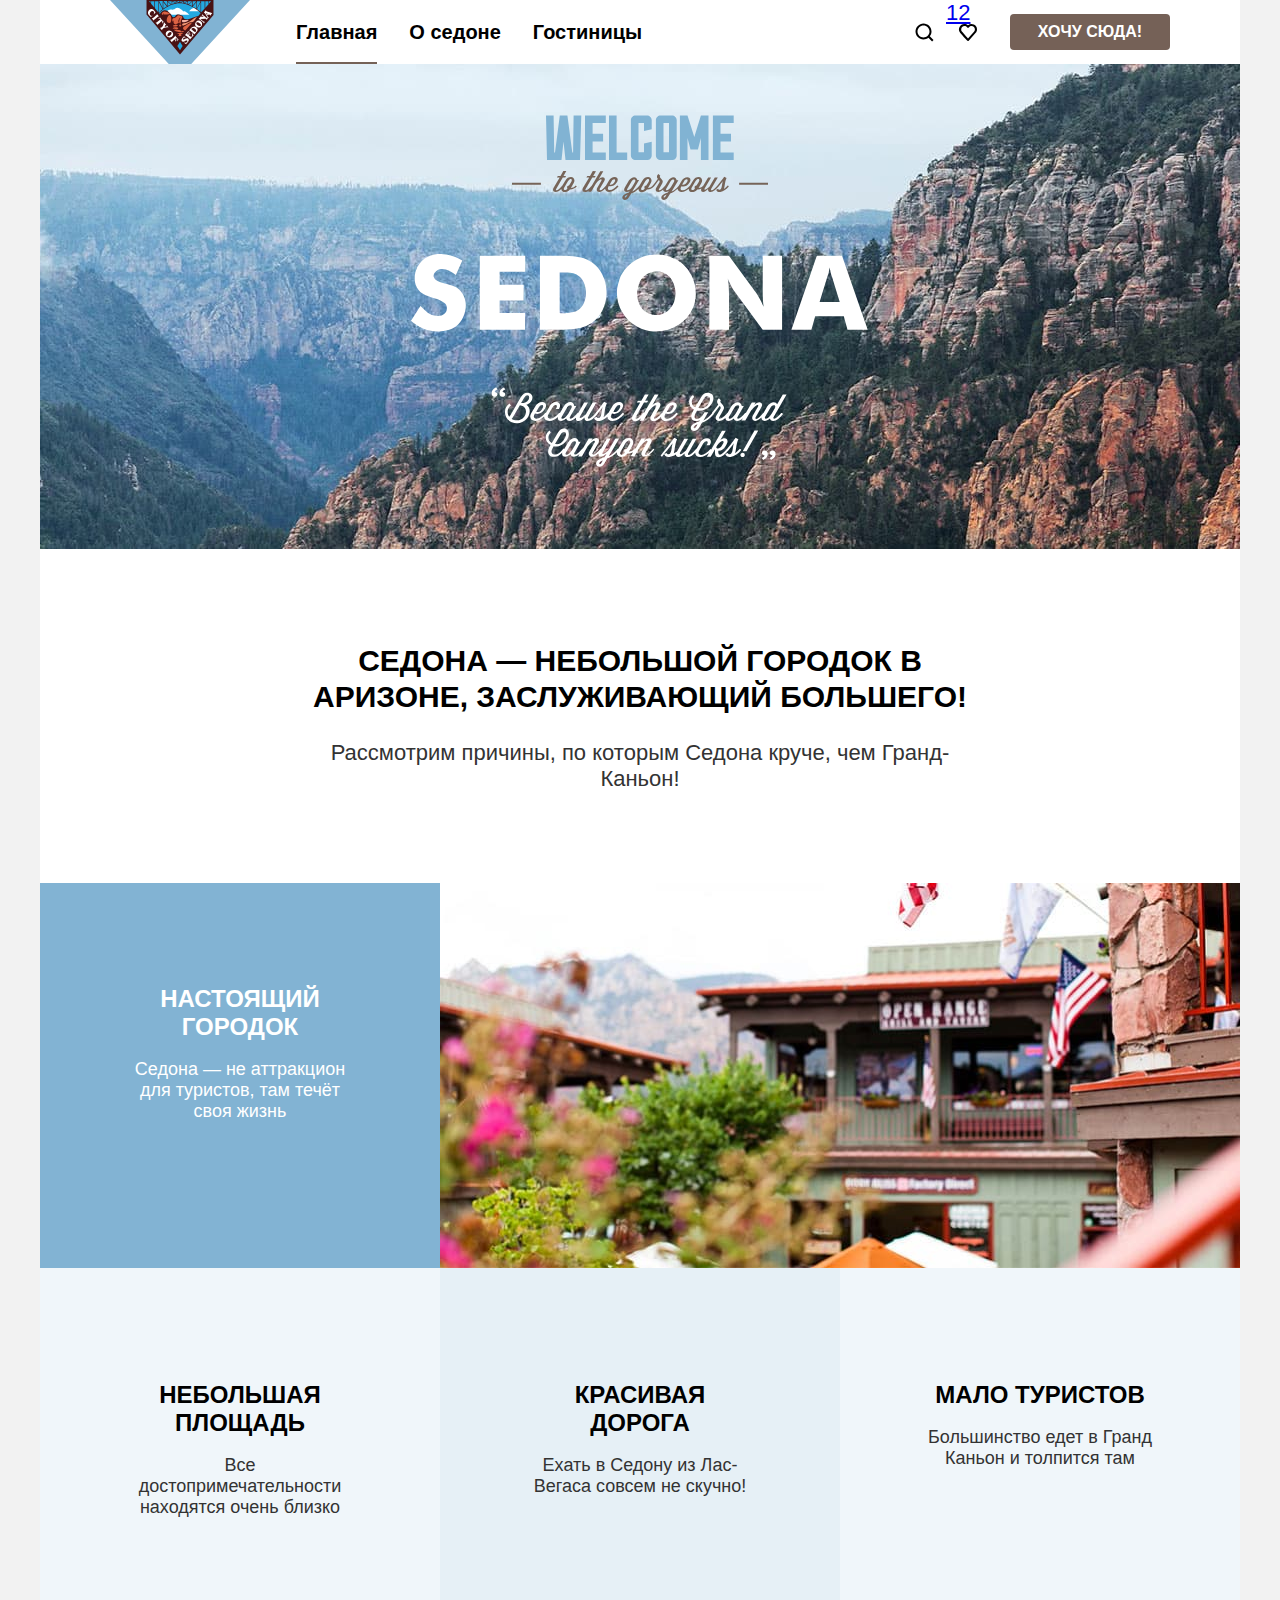
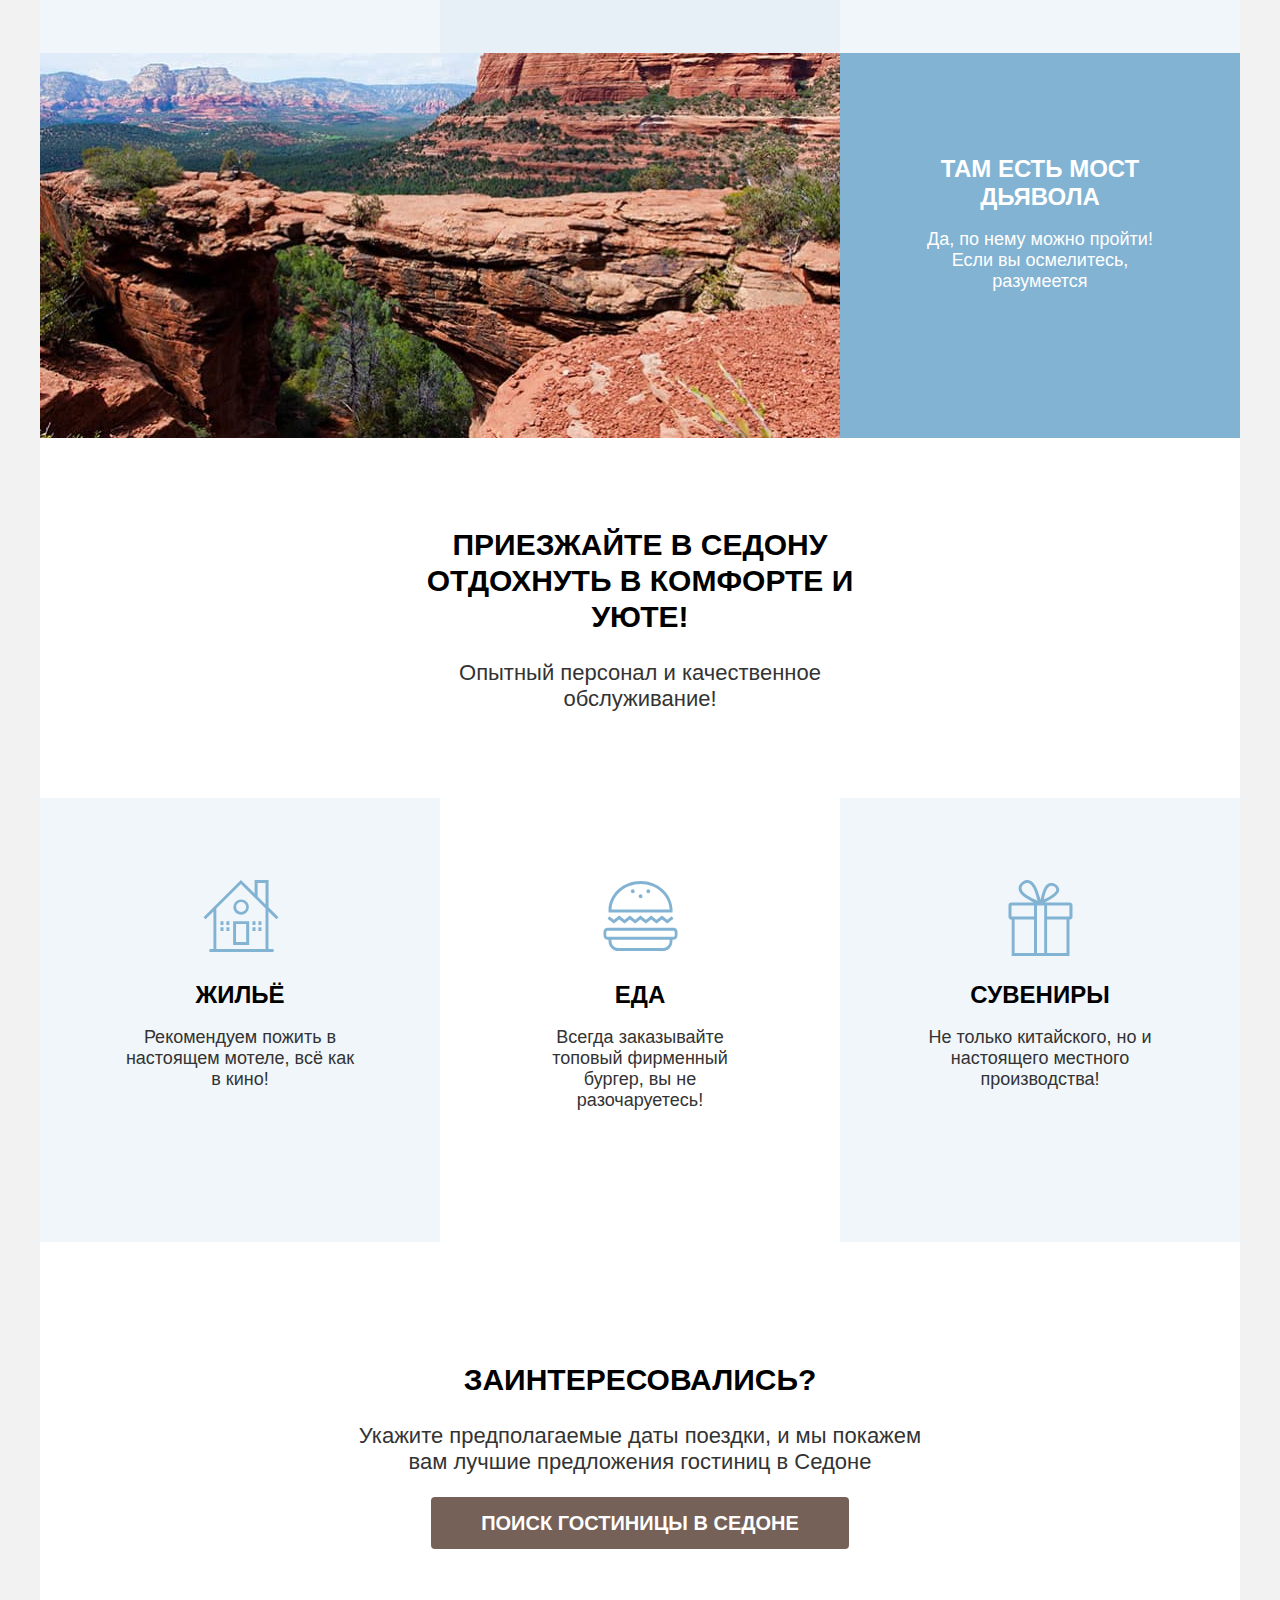
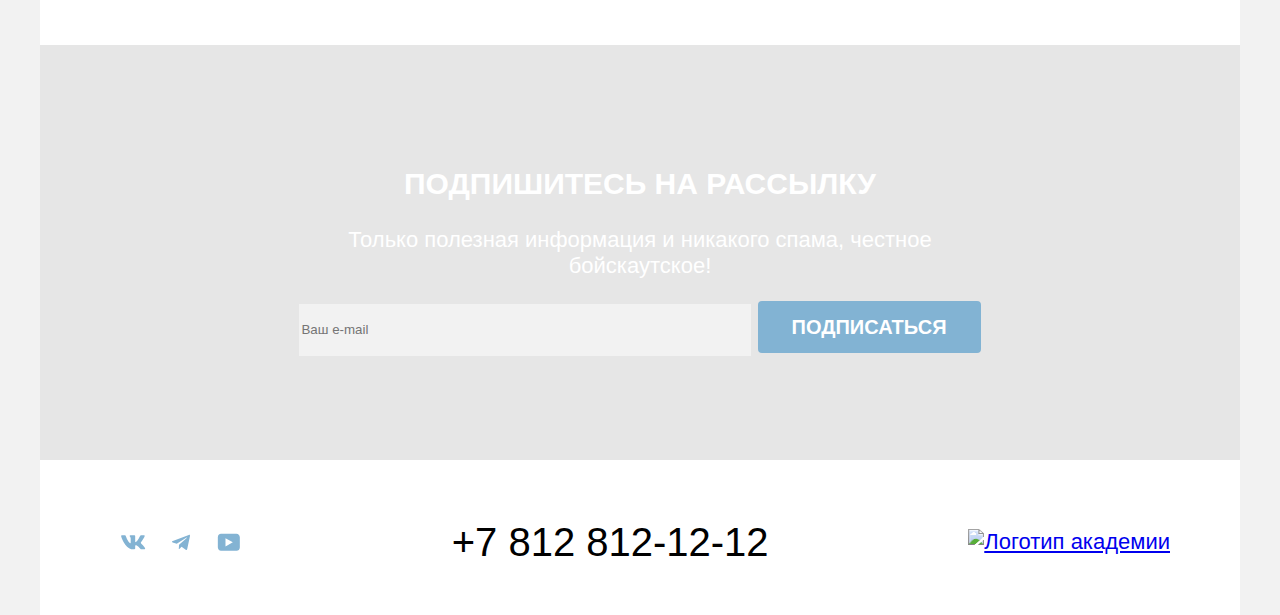
==== commit 1509b9be: "Добавление декоративных элементов и их состояния" ====
--- a/index.html
+++ b/index.html
@@ -12,41 +12,36 @@
       <header class="page-header">
         <nav class="navigation">
           <a class="navigation-logo" href="index.html">
-            <img class="page-header-logo" alt="Логотип Седона" src="images/logotype.svg">
+            <img class="page-header-logo" alt="Логотип Седона." src="images/logotype.svg">
           </a>
           <ul class="navigation-list">
             <li class="navigation-item">
-              <a class="navigation-link" href="index.html">Главная</a>
+              <a class="navigation-link navigation-link-current" href="index.html">Главная</a>
             </li>
             <li class="navigation-item">
-              <a class="navigation-link" href="about.html">О седоне</a>
+              <a class="navigation-link" href="#">О седоне</a>
             </li>
             <li class="navigation-item">
               <a class="navigation-link" href="catalog.html">Гостиницы</a>
             </li>
           </ul>
 
-          <ul class="navigation-list navigation-user">
-            <li class="navigation-item">
-              <a class="navigation-link" href="#">
+          <ul class=" navigation-user">
+            <li class="navigation-item navigation-item-user ">
+              <a class="search-icon" href="#">
                 <span class="visually-hidden">Поиск
                 </span>
-                <img class="search" alt="Лупа" src="images/search.svg">
               </a>
             </li>
-            <li class="navigation-item">
-              <a class="navigation-link" href="#">
-                <span class="visually-hidden">Избранное
-                </span>
-                <img class="heart" alt="Сердце" src="images/heart.svg">
+            <li class="navigation-item navigation-item-user">
+              <a class="heart-icon" href="#">
+                <span class="visually-hidden">Избранное </span>
                 <span class="notification-badge">12</span>
               </a>
             </li>
-            <li class="navigation-item">
-              <a class="button button-brown want-here" href="#">Хочу сюда!
-              </a>
-            </li>
           </ul>
+          <a class="button button-brown want-here" href="#">Хочу сюда!
+          </a>
         </nav>
       </header>
       <main class="main-index">
@@ -55,17 +50,19 @@
           <img class="logo" width="458" height="352" src="images/welcomelogo.svg" alt="Логотип Седона">
         </section>
         <section class="advantages">
-          <h2 class="section-title">Седона — небольшой городок в Аризоне,
-            заслуживающий большего!</h2>
-          <p class="sectoin-text">Рассмотрим причины, по которым Седона круче, чем Гранд-Каньон!</p>
+          <div class="advantages-section-text">
+            <h2 class="section-title">Седона — небольшой городок в Аризоне,
+              заслуживающий большего!</h2>
+            <p class="sectoin-text">Рассмотрим причины, по которым Седона круче, чем Гранд-Каньон!</p>
+          </div>
           <h2 class="visually-hidden">Преимущества</h2>
           <ul class="advantages-list">
             <li class="advantages-item backgraund-dark">
-              <span class="advantages-text">
-                <h3 class="advantages-title">Настоящий городок</h3>
+              <div class="advantages-text">
+                <h3 class="advantages-title-white">Настоящий городок</h3>
                 <p class="advantages-description">Седона — не аттракцион для туристов, там течёт своя жизнь</p>
-              </span>
-              <img class="photo-citi" width="800" height="385" src="images/index-photo-1.jpg" alt="Настоящий городок">
+              </div>
+              <img class="photo-citi" width="800" height="385" src="images/index-photo-1.jpg" alt="Настоящий городок.">
             </li>
             <li class="advantages-item backgraund-light">
               <h3 class="advantages-title">Небольшая
@@ -83,30 +80,32 @@
               </h3>
               <p class="advantages-description">Большинство едет в Гранд Каньон и толпится там</p>
             </li>
-            <li class="advantages-item backgraund-dark">
-              <span class="advantages-text">
-                <h3 class="advantages-title">Там есть мост дьявола</h3>
+            <li class="advantages-item backgraund-dark backgraund-dark-reverse">
+              <div class="advantages-text">
+                <h3 class="advantages-title-white">Там есть мост дьявола</h3>
                 <p class="advantages-description">Да, по нему можно пройти! Если вы осмелитесь, разумеется</p>
-              </span>
-              <img class="photo-bridge" width="800" height="385" src="images/index-photo-2.jpg" alt="Мост дьявола">
+              </div>
+              <img class="photo-bridge" width="800" height="385" src="images/index-photo-2.jpg" alt="Мост дьявола.">
             </li>
           </ul>
         </section>
         <section class="servises">
-          <h2 class="section-title">Приезжайте в Седону отдохнуть в комфорте и уюте!</h2>
-          <p class="sectoin-text">Опытный персонал и качественное обслуживание!</p>
+          <div class="servises-section-text">
+            <h2 class="section-servises-title">Приезжайте в Седону отдохнуть в комфорте и уюте!</h2>
+            <p class="sectoin-servises-text">Опытный персонал и качественное обслуживание!</p>
+          </div>
           <ul class="servises-list">
-            <li class="servises-item backgraund-light">
+            <li class="servises-item backgraund-light home">
               <h3 class="servises-title">Жильё</h3>
               <p class="servises-text">Рекомендуем пожить в настоящем мотеле,
                 всё как в кино!</p>
             </li>
-            <li class="servises-item backgraund-white">
+            <li class="servises-item backgraund-white food">
               <h3 class="servises-title">Еда</h3>
               <p class="servises-text">Всегда заказывайте
                 топовый фирменный бургер, вы не разочаруетесь!</p>
             </li>
-            <li class="servises-item backgraund-light">
+            <li class="servises-item backgraund-light souvenirs">
               <h3 class="servises-title">Сувениры</h3>
               <p class="servises-text">Не только китайского,
                 но и настоящего местного производства!</p>
@@ -123,7 +122,7 @@
           <h2 class="subscription-title">Подпишитесь на рассылку</h2>
           <p class="subscription-text">Только полезная информация и никакого спама, честное бойскаутское!</p>
           <form class="subscription-form" action="https://echo.htmlacademy.ru/" method="post">
-            <label for="email">Email</label>
+            <label class="visually-hidden" for="email">Email</label>
             <input class="subscription-email" type="email" id="email" name="email" placeholder="Ваш e-mail" required>
 
             <button class="button button-blue subscription" type="submit">Подписаться</button>
@@ -131,38 +130,33 @@
         </section>
       </main>
       <footer class="page-footer">
-        <div class="footer-content">
-          <section class="footer-social">
-            <h2 class="visually-hidden"> Мы в соц сетях </h2>
-            <ul class="footer-social-list">
-              <li class="footer-social-item">
-                <a class="button" href=" https://vk.com/htmlacademy">
-                  <img class="social-logo" alt="Логотип вконтакте" src="images/social/social-vk.svg">
-                </a>
-              </li>
-              <li class="footer-social-item">
-                <a class="button" href="https://t.me/htmlacademy ">
-                  <img class="social-logo" alt="Логотип телеграма" src="images/social/social-telegram.svg">
-                </a>
-              </li>
-              <li class="footer-social-item">
-                <a class="button" href="https://www.youtube.com/user/htmlacademyru">
-                  <img class="social-logo" alt="Логотип ютуба" src="images/social/social-youtube.svg">
-                </a>
-              </li>
-            </ul>
-          </section>
-          <section class="footer-contacts">
-            <h2 class="visually-hidden"> Контакты </h2>
-            <a class="footer-contacts-phone" href="tel:78128121212">+7 812 812-12-12</a>
-          </section>
-          <section class="footer-academy">
-            <h2 class="visually-hidden"> Логотип академии</h2>
-            <a class="footer-academy-logo" href="https://htmlacademy.ru/">
-              <img class="page-footer-logo" alt="Логотип академии" src="images/logo-htmlacademy.svg">
-            </a>
-          </section>
-        </div>
+        <section class="footer-social">
+          <h2 class="visually-hidden"> Мы в соц сетях </h2>
+          <ul class="footer-social-list">
+            <li class="footer-social-item">
+              <a class="soc-icon vk-logo" href=" https://vk.com/htmlacademy">
+              </a>
+            </li>
+            <li class="footer-social-item">
+              <a class="soc-icon telegram-logo" href="https://t.me/htmlacademy ">
+              </a>
+            </li>
+            <li class="footer-social-item">
+              <a class="soc-icon youtube-logo" href="https://www.youtube.com/user/htmlacademyru">
+              </a>
+            </li>
+          </ul>
+        </section>
+        <section class="footer-contacts">
+          <h2 class="visually-hidden"> Контакты </h2>
+          <a class="footer-contacts-phone" href="tel:78128121212">+7 812 812-12-12</a>
+        </section>
+        <section class="footer-academy">
+          <h2 class="visually-hidden"> Логотип академии</h2>
+          <a class="footer-academy-logo" href="https://htmlacademy.ru/">
+            <img class="page-footer-logo" alt="Логотип академии" src="images/logo-htmlacademy.svg">
+          </a>
+        </section>
       </footer>
     </div>
   </body>
--- a/styles/styles.css
+++ b/styles/styles.css
@@ -21,8 +21,6 @@
 
 body {
   font-family: "PT Sans", sans-serif;
-  display: flex;
-  flex-direction: column;
   min-height: 100%;
   font-size: 22px;
   line-height: 26px;
@@ -35,6 +33,10 @@
   background-color: #ffffff;
   width: 1200px;
   margin: 0 auto;
+  display: flex;
+  flex-direction: column;
+  min-height: 100vh;
+  flex-grow: 1;
 }
 
 .visually-hidden {
@@ -48,8 +50,22 @@
   overflow: hidden;
 }
 
-.page-footer {
-  flex-grow: 1;
+.search-icon {
+  background-image: url("../images/search.svg");
+  width: 44px;
+  height: 64px;
+  background-position: center;
+  background-repeat: no-repeat;
+  display: block;
+}
+
+.heart-icon {
+  background-image: url("../images/heart.svg");
+  width: 44px;
+  height: 64px;
+  background-position: center;
+  background-repeat: no-repeat;
+  display: block;
 }
 
 .navigation {
@@ -58,19 +74,43 @@
   margin: 0 auto;
 }
 
+.navigation-link-current {
+  position: relative;
+}
+
+.navigation-link-current::before {
+  position: absolute;
+  right: 16px;
+  bottom: 0;
+  left: 16px;
+  height: 2px;
+  background-color: #756257;
+  content: "";
+}
+
 .navigation-list {
-  width: 607px;
-  margin: 0;
+  display: flex;
+  align-items: center;
   padding: 0;
+  list-style-type: none;
+  flex-wrap: wrap;
+  margin-top: 0px;
+  margin-bottom: 0px;
 }
 
 .navigation-user {
-  max-width: 318px;
+  display: flex;
+  align-items: center;
+  list-style-type: none;
+  flex-wrap: wrap;
   margin-left: auto;
-}
-
-.navigation-item,
+  margin-top: 0px;
+  margin-bottom: 0px;
+}
+
 .navigation-link {
+  padding: 20px 16px;
+  display: block;
   font-size: 20px;
   line-height: 24px;
   font-weight: 700;
@@ -80,19 +120,48 @@
   text-align: center;
 }
 
+.navigation-link:hover {
+  background-color: #82B3D3;
+}
+
+.navigation-link:focus {
+  background-color: #82B3D3;
+}
+
+.navigation-item-user:hover {
+  background-color: #82B3D3;
+}
+
+.navigation-item-user:focus {
+  background-color: #82B3D3;
+}
+
+.navigation-logo {
+  margin-right: 30px;
+}
+
+.page-header-logo {
+  display: block;
+  margin-bottom: -6px;
+}
+
 .logo {
   display: block;
   margin: 0 auto;
+  text-align: center;
 }
 
 .section-logo {
   background: url("../images/index-background.jpg") no-repeat;
   background-color: #E6E6E6;
   background-size: cover;
+  padding-top: 51px;
+  padding-bottom: 82px;
 }
 
 .section-title,
-.interesting-title {
+.interesting-title,
+.section-servises-title {
   text-align: center;
   font-size: 30px;
   line-height: 36px;
@@ -101,7 +170,8 @@
   font-weight: 700;
 }
 
-.sectoin-text {
+.sectoin-text,
+.sectoin-servises-text {
   text-align: center;
 }
 
@@ -113,17 +183,27 @@
   color: #000000;
   text-transform: uppercase;
   font-weight: 700;
-}
-
-.advantages-description,
-.servises-text {
+  margin: 0px;
+}
+
+.advantages-section-text {
+  padding: 69px 270px;
+}
+
+.servises-section-text {
+  padding: 64px 347px;
+}
+
+.advantages-description {
   text-align: center;
   font-size: 18px;
   line-height: 21px;
 }
 
-.advantages-text {
-  padding: 112px 85px;
+.servises-text {
+  text-align: center;
+  font-size: 18px;
+  line-height: 21px;
 }
 
 .advantages-list {
@@ -131,10 +211,9 @@
   flex-wrap: wrap;
   margin: 0;
   padding: 0;
-}
-
-.advantages-item {
-  width: 230px;
+  list-style-type: none;
+  width: 1200px;
+  box-sizing: border-box;
 }
 
 .servises-list {
@@ -142,14 +221,12 @@
   flex-wrap: wrap;
   margin: 0;
   padding: 0;
-}
-
-.servises-item {
-  width: 230px;
+  list-style-type: none;
 }
 
 .interesting-section {
   text-align: center;
+  padding: 96px 304px;
 }
 
 .subscription-section {
@@ -168,6 +245,7 @@
 }
 
 .button {
+  display: inline-block;
   text-transform: uppercase;
   color: #ffffff;
   text-decoration: none;
@@ -176,6 +254,9 @@
   font-size: 16px;
   line-height: 20px;
   font-family: inherit;
+  border-radius: 4px;
+  border: none;
+  cursor: pointer;
 }
 
 .button-brown {
@@ -183,19 +264,55 @@
   padding: 8px 20px;
 }
 
+.button-brown:hover {
+  background-color: #615048;
+}
+
+.button-brown:active {
+  color: rgba(255, 255, 255, 0.3)
+}
+
 .button-blue {
   background-color: #82B3D3;
   padding: 8px 20px;
 }
 
+.button-blue:hover {
+  background-color: #68A2CA;
+}
+
+.button-blue:active {
+  color: rgba(255, 255, 255, 0.3)
+}
+
 .button-green {
   background-color: #7DB54F;
-  padding: 8px 20px;
+  padding: 8px 18px;
+}
+
+.button-green:hover {
+  background-color: #6C9E42;
+}
+
+.button-green:active {
+  color: rgba(255, 255, 255, 0.3)
 }
 
 .button-transparent {
   background-color: transparent;
   padding: 8px 57px;
+}
+
+.button-transparent:active {
+  color: rgba(255, 255, 255, 0.3)
+}
+
+.button-transparent:hover {
+  color: rgba(255, 255, 255, 0.3)
+}
+
+.button-transparent:focus {
+  border: 3px solid #83B3D3;
 }
 
 .button-search-hotel {
@@ -206,9 +323,24 @@
 
 .button-apply {
   padding: 8px 50px;
-}
-
-.want-here,
+  margin-bottom: 32px;
+}
+
+.want-here {
+  width: 160px;
+  margin: auto 0;
+  margin-left: 20px;
+  font-size: 16px;
+  font-weight: 700;
+  line-height: 20px;
+  text-transform: uppercase;
+  text-decoration: none;
+  color: #ffffff;
+  background-color: #756157;
+  text-align: center;
+  padding: 8px 0;
+}
+
 .subscription {
   padding: 8px 34px;
 }
@@ -216,13 +348,16 @@
 .subscription-title {
   text-transform: uppercase;
   font-weight: 700;
-}
-
-.footer-content {
-  display: flex;
-  width: 1060px;
-  margin: 0 auto;
+  font-size: 30px;
+  line-height: 36px;
+
+}
+
+.page-footer {
+  display: flex;
   justify-content: space-between;
+  align-items: center;
+  padding: 40px 70px 30px;
 }
 
 .footer-contacts {
@@ -230,9 +365,9 @@
 }
 
 .footer-academy {
-  max-width: 115px;
-  margin-left: auto;
-}
+  min-width: 115px;
+}
+
 
 .footer-contacts-phone {
   text-decoration: none;
@@ -242,32 +377,117 @@
   line-height: 40px;
 }
 
-.footer-social {
-  text-align: center;
-  max-width: 142px;
-  margin-right: auto;
-}
-
-.backgraund-dark,
-.backgraund-dark .advantages-title {
+.soc-icon {
+  width: 47px;
+  height: 40px;
+  background-position: center;
+  background-repeat: no-repeat;
+  display: block;
+}
+
+.vk-logo {
+  background-image: url("../images/social/social-vk.svg");
+
+}
+
+.telegram-logo {
+  background-image: url("../images/social/social-telegram.svg");
+  width: 48px;
+  height: 41px;
+
+}
+
+.youtube-logo {
+  background-image: url("../images/social/social-youtube.svg");
+
+}
+
+
+
+.footer-social-list {
+  display: flex;
+  flex-wrap: wrap;
+  list-style-type: none;
+  min-width: 142px;
+  padding: 0px;
+}
+
+.advantages-text {
+  padding: 102px 85px;
+  box-sizing: border-box;
+  width: 400px;
+  margin: 0px;
+  color: #ffffff;
+}
+
+.advantages-title-white {
+  text-align: center;
+  font-size: 24px;
+  line-height: 28px;
+  color: #ffffff;
+  text-transform: uppercase;
+  font-weight: 700;
+  margin: 0px;
+}
+
+.photo-citi {
+  object-fit: cover;
+  box-sizing: border-box;
+}
+
+.backgraund-dark {
+  display: flex;
   background-color: #82B3D3;
   color: #ffffff;
+  box-sizing: border-box;
   width: 1200px;
+  min-height: 385px;
+}
+
+.backgraund-dark-reverse {
+  flex-direction: row-reverse;
 }
 
 .backgraund-white {
   background-color: #ffffff;
-  padding: 112px 85px;
+  padding: 183px 85px 113px;
+  box-sizing: border-box;
+  width: 400px;
+  min-height: 385px;
 }
 
 .backgraund-light {
   background-color: rgba(131, 179, 211, 0.12);
-  padding: 112px 85px;
+  padding: 113px 85px;
+  box-sizing: border-box;
+  width: 400px;
+  min-height: 385px;
+}
+
+.servises-item {
+  padding: 183px 85px 113px;
+  background-repeat: no-repeat;
+  background-position: 162px 82px;
+}
+
+.home {
+  background-image: url("../images/home-icon.svg");
+}
+
+.food {
+  background-image: url("../images/food-icon.svg");
+}
+
+.souvenirs {
+  background-image: url("../images/gift-icon.svg");
 }
 
 .backgraund-medium {
   background-color: rgba(131, 179, 211, 0.2);
-  padding: 112px 85px;
+  padding: 113px 85px;
+  box-sizing: border-box;
+  width: 400px;
+  min-height: 385px;
 }
 
 .subscription {
@@ -290,67 +510,197 @@
   line-height: 36px;
   font-weight: 700;
   text-transform: uppercase;
+
+}
+
+.stars {
+  display: flex;
+  width: 140px;
+  grid-area: star;
+}
+
+.stars-icon {
+  background-image: url("../images/star.svg");
+  width: 18px;
+  height: 17px;
+  background-position: center;
+  background-repeat: no-repeat;
+  display: block;
+  margin-right: 6px;
+  margin-top: 10px;
+  margin-bottom: 10px;
+}
+
+.stars-icon:last-child {
+  margin-right: auto;
 }
 
 .product-filter {
+  display: flex;
   width: 1060px;
-  margin: 50px 70px 40px 70px;
 }
 
 .product-title-full {
   color: #000000;
   font-size: 30px;
+  margin: 0px;
   line-height: 36px;
   font-weight: 700;
+  margin-right: auto;
+
+}
+
+.product {
+  width: 1060px;
+  margin-right: 70px;
+  margin-left: 70px;
+  margin-top: 50px;
+  border-bottom: 1px solid #E6E6E6;
+}
+
+.product-list {
+  display: grid;
+  grid-template-columns: repeat(3, 340px);
+  gap: 20px;
+  margin-top: 40px;
+  margin-bottom: 40px;
+  padding-left: 0px;
 }
 
 .product-card {
+  display: grid;
+  grid-template-columns: 140px 140px;
+  grid-template-areas:
+    " link link "
+    " link link "
+    " vied price "
+    " brown favorit "
+    " star reiting ";
+  gap: 20px 16px;
   font-size: 18px;
   line-height: 21px;
-  margin-right: 20px;
-  margin-bottom: 20px;
+  list-style-type: none;
+  padding: 20px;
+  border: 1px solid #E6E6E6;
+  border-radius: 4px;
+}
+
+.product-card-vied {
+  grid-area: vied;
+}
+
+.product-card-price {
+  grid-area: price;
+}
+
+.product-card-button {
+  grid-area: brown;
+}
+
+.product-card-button-favorit {
+  grid-area: favorit;
 }
 
 .product-card-reiting {
   font-size: 16px;
   line-height: 20px;
   text-transform: uppercase;
+  grid-area: reiting;
+  background-color: #F2F2F2;
+  border-radius: 4px;
 }
 
 .product-card-link {
+  grid-area: link;
   color: #000000;
   text-decoration: none;
   font-weight: 700;
+}
+
+.product-card-link:hover {
+  color: #333333;
+}
+
+.product-card-link:active {
+  color: #333333;
+}
+
+.product-card-link:focus {
+  color: #333333;
 }
 
 .product-card-title {
   font-size: 24px;
   line-height: 28px;
+  margin: 0px;
+  grid-column: 1/-1;
 }
 
 .pagination {
   display: flex;
   width: 1060px;
-  margin: 80px 70px 60px 70px;
+  padding: 40px 70px 60px 70px;
+  margin-top: 0px;
+  margin-bottom: 60px;
+}
+
+.pagination-item {
+  box-sizing: border-box;
+  width: 60px;
+  height: 60px;
+  list-style-type: none;
+  margin-left: 8px;
+}
+
+.pagination-link:hover {
+  background-color: #68A2CA;
+}
+
+.pagination-link:active {
+  color: rgba(255, 255, 255, 0.3)
+}
+
+.pagination-link:focus {
+  background-color: #68A2CA;
 }
 
 .pagination-link {
+  box-sizing: border-box;
+  width: 60px;
+  height: 60px;
+  display: block;
   color: #ffffff;
   font-size: 20px;
   line-height: 36px;
   background-color: #82B3D3;
   text-decoration: none;
   font-weight: 700;
-  padding: 12px 23px;
-  margin-left: 8px;
+  padding: 12px 18px;
+  text-align: center;
+  border-radius: 4px;
 }
 
 .pagination-button {
+  display: block;
+  box-sizing: border-box;
+  width: 60px;
+  height: 60px;
   padding: 16px 23px;
-  margin-left: 8px;
+  background-color: #ffffff;
+  border: none;
+  border-radius: 4px;
 }
 
 .pagination-current {
+  box-sizing: border-box;
+  width: 60px;
+  height: 60px;
+  display: block;
+  text-decoration: none;
+  font-weight: 700;
+  padding: 12px 18px;
+  text-align: center;
+  border-radius: 4px;
   color: #000000;
   font-size: 20px;
   line-height: 36px;
@@ -362,12 +712,46 @@
   font-size: 60px;
   line-height: 78px;
   font-weight: 700;
+  margin-bottom: 8px;
+
+}
+
+.breadcrumbs {
+  display: flex;
+  flex-wrap: nowrap;
+  margin: 0px;
+  padding: 0px;
+  list-style-type: none;
+
 }
 
 .breadcrumbs-link {
   font-size: 16px;
   line-height: 21px;
   text-decoration: none;
+  margin-right: 28px;
+}
+
+.breadcrumbs-link:hover {
+  color: rgba(255, 255, 255, 0.6);
+}
+
+.breadcrumbs-link:active {
+  color: rgba(255, 255, 255, 0.3);
+}
+
+.breadcrumbs-link:focus {
+  color: #ffffff;
+}
+
+.breadcrumbs-item {
+  background-image: url("../images/breadcrumbs-arrow.svg");
+  background-repeat: no-repeat;
+  background-position: 23px;
+}
+
+.breadcrumbs-item:last-child {
+  background-image: none;
 }
 
 .catalog-filter-title {
@@ -376,6 +760,49 @@
   font-weight: 700;
 }
 
+.catalog-filter-list {
+  list-style-type: none;
+  margin: 0px;
+  margin-top: 32px;
+  margin-right: 38px;
+  padding: 0px;
+}
+
+.filter {
+  display: flex;
+  flex-wrap: wrap;
+  width: 1060px;
+  margin-top: 40px;
+}
+
+.catalog-filter-group {
+  width: 150px;
+  margin: 0px;
+  margin-right: 70px;
+  border: 0px;
+  padding: 0px;
+}
+
+.type-home {
+  margin: 0px;
+  margin-right: 140px;
+}
+
+.cost {
+  width: 288px;
+  margin-right: 70px;
+}
+
+.cost-button {
+  display: flex;
+}
+
+.apply {
+
+  width: 191px;
+  min-height: 104px;
+}
+
 .control {
   font-size: 18px;
   line-height: 23px;
@@ -385,13 +812,151 @@
   font-size: 18px;
   line-height: 24px;
   font-weight: 700;
-}
+  margin-right: 2px;
+}
+
+.cost-button:last-child {
+  margin-right: 0px;
+}
+
 
 .product-control {
   font-size: 18px;
   line-height: 21px;
+  width: 292px;
+  height: 49px;
+  background-color: #ffffff;
+  margin-right: 70px;
+  border: 2px solid #E5E5E5;
+  border-radius: 4px;
+  background-image: url("../images/arrow.svg");
+  background-repeat: no-repeat;
+  background-position: 260px 20px;
+}
+
+.product-control:hover {
+  border: 2px solid #68A2CA;
+}
+
+.product-control:focus {
+  border: 2px solid #68A2CA;
 }
 
 .subscription-email {
+  box-sizing: border-box;
   font-family: inherit;
-}
+  background-color: #F2F2F2;
+  border: none;
+  width: 452px;
+  margin-right: 0px;
+  min-height: 52px;
+}
+
+.subscription-email:hover {
+  background-color: #E6E6E6;
+}
+
+.subscription-email:active {
+  background-color: #E6E6E6;
+  border: 2px solid #83B3D3;
+}
+
+.subscription-email:focus {
+  background-color: #E6E6E6;
+  border: 2px solid #83B3D3;
+}
+
+.number {
+  box-sizing: border-box;
+  border: none;
+  width: 143px;
+}
+
+.number:hover {
+  background-color: #E6E6E6;
+}
+
+.number:active {
+  background-color: #E6E6E6;
+  border: 2px solid #83B3D3;
+}
+
+.number:focus {
+  background-color: #E6E6E6;
+  border: 2px solid #83B3D3;
+}
+
+.catalog-vied-list {
+  display: flex;
+  flex-wrap: wrap;
+  list-style-type: none;
+  margin: 0px;
+  padding: 0px;
+}
+
+
+.square-button {
+  width: 48px;
+  height: 48px;
+  background-position: center;
+  background-repeat: no-repeat;
+  display: block;
+  border: 2px solid #E5E5E5;
+  margin-right: 8px;
+  border-radius: 4px;
+}
+
+.square-button:hover {
+  border: 2px solid #000000;
+}
+
+.square-button:active {
+  border: 2px solid #000000;
+}
+
+.square-button:focus {
+  border: 2px solid #68A2CA;
+}
+
+.see-cards {
+  background-image: url("../images/catalog-icon1.svg");
+  width: 48px;
+  height: 48px;
+  background-position: center;
+  background-repeat: no-repeat;
+  display: block;
+  border: 2px solid #E5E5E5;
+  margin-right: 8px;
+  border-radius: 4px;
+}
+
+.see-card {
+  background-image: url("../images/catalog-icon2.svg");
+  width: 48px;
+  height: 48px;
+  background-position: center;
+  background-repeat: no-repeat;
+  display: block;
+  border: 2px solid #E5E5E5;
+  margin-right: 8px;
+  border-radius: 4px;
+}
+
+.see-list {
+  background-image: url("../images/catalog-icon3.svg");
+  width: 48px;
+  height: 48px;
+  background-position: center;
+  background-repeat: no-repeat;
+  display: block;
+  border: 2px solid #E5E5E5;
+  border-radius: 4px;
+}
+
+.active-button {
+  border: 2px solid #000000;
+}
+
+.choince-list {
+  font-family: inherit;
+}
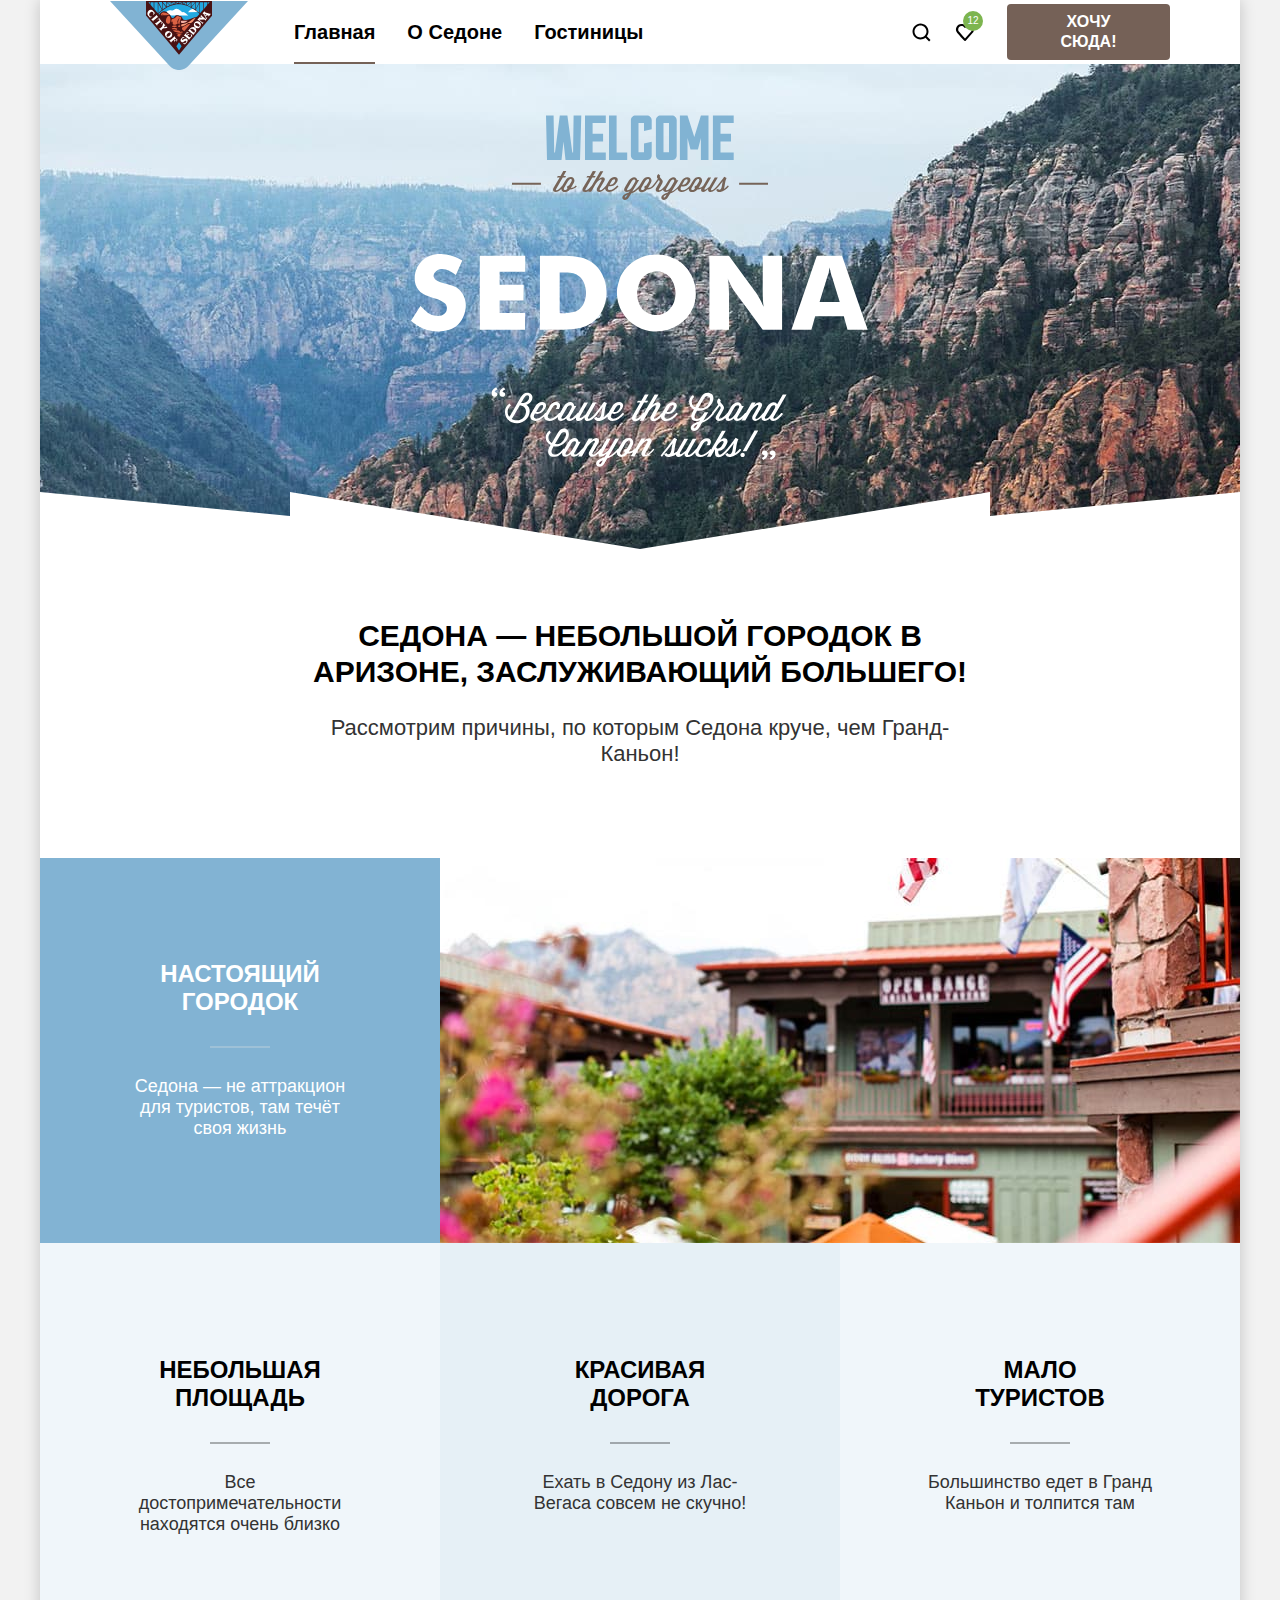
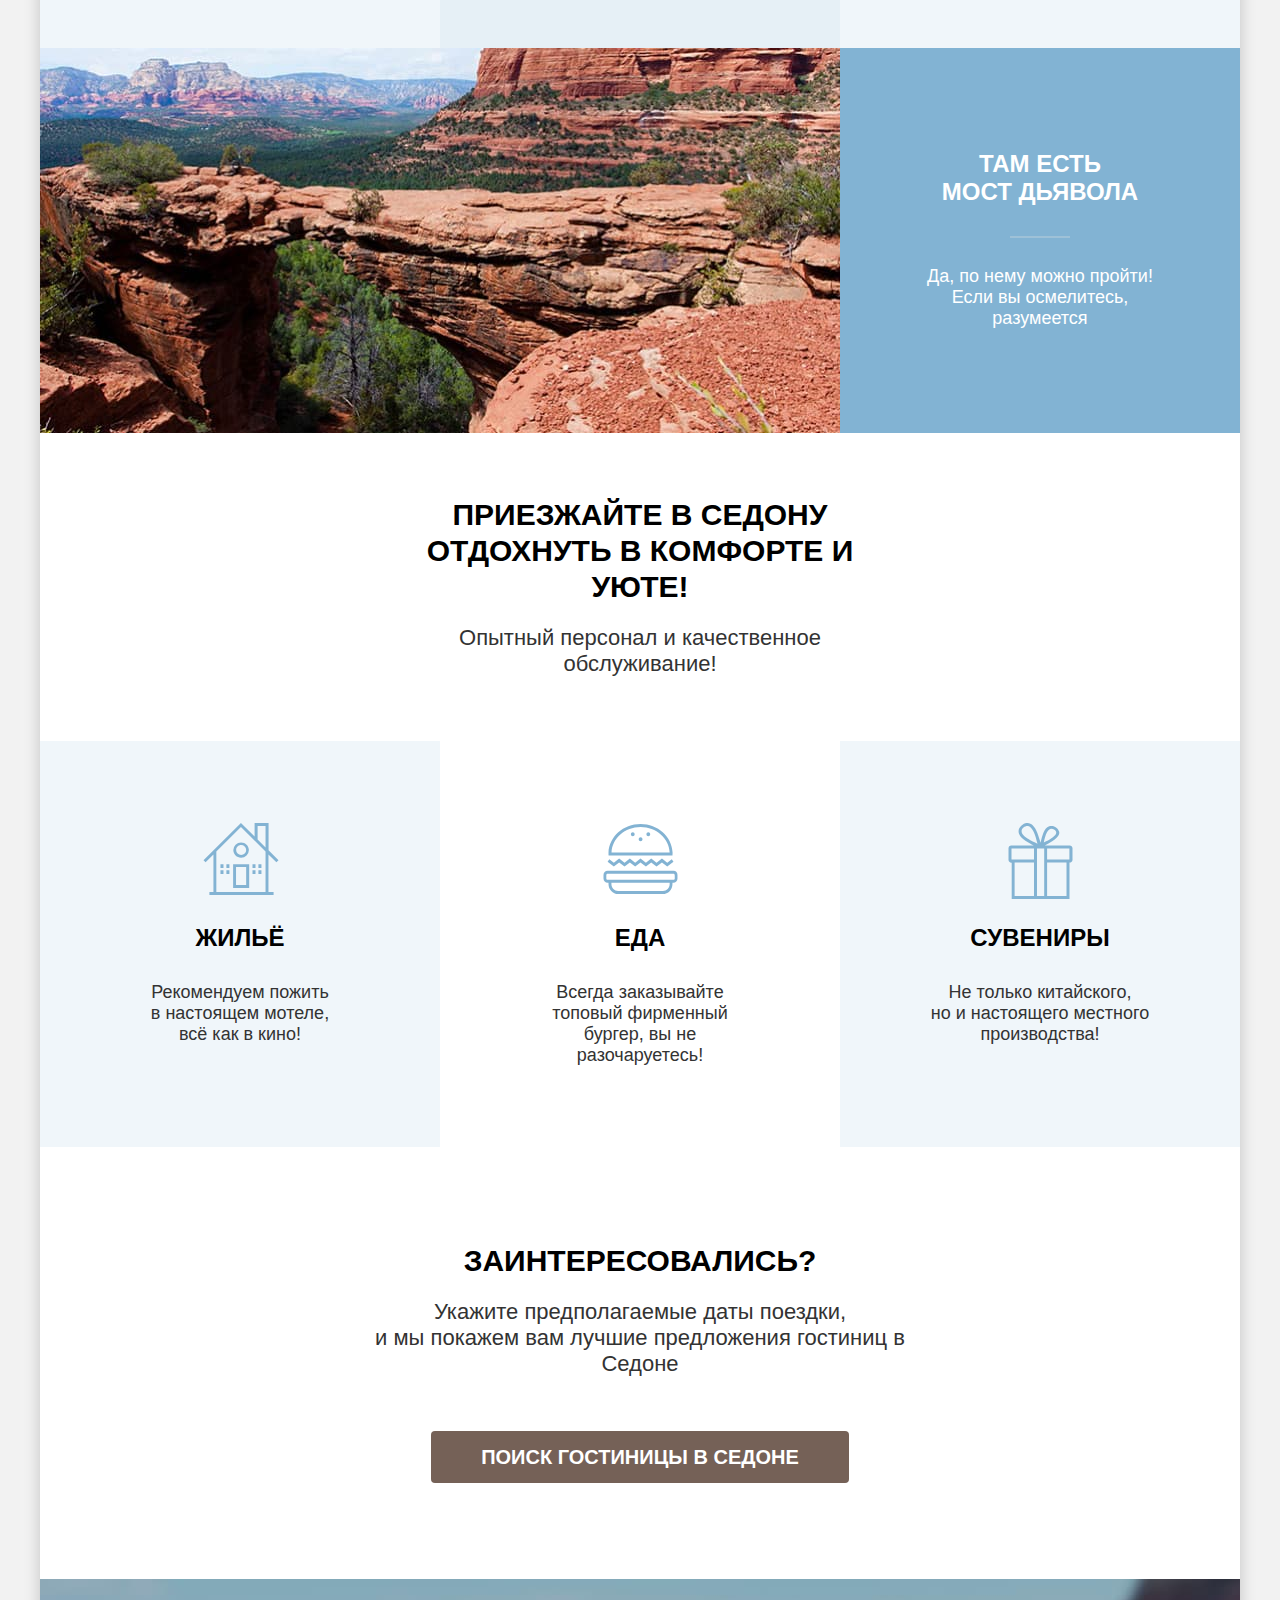
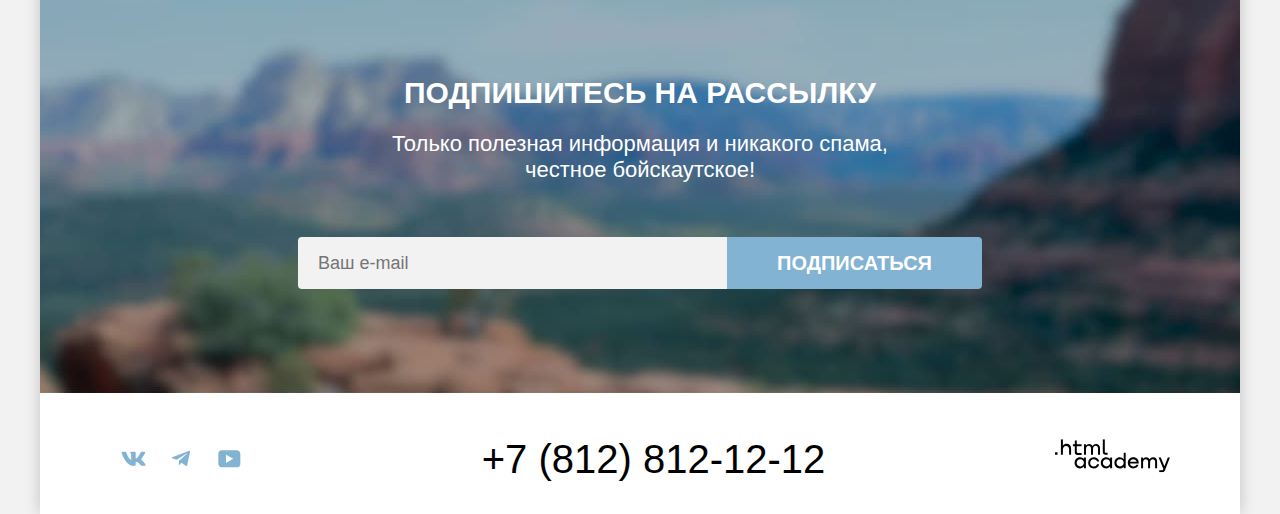
==== commit 8e0f19e1: "Merge pull request #2 from KolesnikovaAlena/master" ====
--- a/index.html
+++ b/index.html
@@ -4,22 +4,23 @@
   <head>
     <meta charset="utf-8">
     <title>HTML Academy: Седона</title>
+    <link rel="icon" type="image/png" sizes="32x32" href="images/favicon.png">
     <link rel="stylesheet" href="styles/styles.css">
   </head>
 
   <body>
     <div class="content">
-      <header class="page-header">
+      <header class="page-header" data-test="header">
         <nav class="navigation">
           <a class="navigation-logo" href="index.html">
-            <img class="page-header-logo" alt="Логотип Седона." src="images/logotype.svg">
+            <img class="page-header-logo" width="138px" height="70px" alt="Логотип Седона." src="images/logotype.svg">
           </a>
           <ul class="navigation-list">
             <li class="navigation-item">
               <a class="navigation-link navigation-link-current" href="index.html">Главная</a>
             </li>
             <li class="navigation-item">
-              <a class="navigation-link" href="#">О седоне</a>
+              <a class="navigation-link" href="#">О Седоне</a>
             </li>
             <li class="navigation-item">
               <a class="navigation-link" href="catalog.html">Гостиницы</a>
@@ -44,12 +45,13 @@
           </a>
         </nav>
       </header>
-      <main class="main-index">
+      <main class="main-index" data-test="main">
         <h1 class="visually-hidden">Седона</h1>
-        <section class="section-logo">
+        <section class="section-logo" data-test="hero">
+          <h2 class="visually-hidden">Логотип Седоны</h2>
           <img class="logo" width="458" height="352" src="images/welcomelogo.svg" alt="Логотип Седона">
         </section>
-        <section class="advantages">
+        <section class="advantages" data-test="advantages">
           <div class="advantages-section-text">
             <h2 class="section-title">Седона — небольшой городок в Аризоне,
               заслуживающий большего!</h2>
@@ -60,7 +62,8 @@
             <li class="advantages-item backgraund-dark">
               <div class="advantages-text">
                 <h3 class="advantages-title-white">Настоящий городок</h3>
-                <p class="advantages-description">Седона — не аттракцион для туристов, там течёт своя жизнь</p>
+                <p class="advantages-description advantages-description-white">Седона — не аттракцион для туристов, там
+                  течёт своя жизнь</p>
               </div>
               <img class="photo-citi" width="800" height="385" src="images/index-photo-1.jpg" alt="Настоящий городок.">
             </li>
@@ -70,26 +73,27 @@
               <p class="advantages-description">Все достопримечательности находятся очень близко</p>
             </li>
             <li class="advantages-item  backgraund-medium">
-              <h3 class="advantages-title">Красивая
+              <h3 class="advantages-title">Красивая <br>
                 дорога</h3>
               <p class="advantages-description">Ехать в Седону из Лас-Вегаса совсем не скучно!</p>
             </li>
             <li class="advantages-item backgraund-light">
-              <h3 class="advantages-title">Мало
+              <h3 class="advantages-title">Мало <br>
                 туристов
               </h3>
               <p class="advantages-description">Большинство едет в Гранд Каньон и толпится там</p>
             </li>
             <li class="advantages-item backgraund-dark backgraund-dark-reverse">
               <div class="advantages-text">
-                <h3 class="advantages-title-white">Там есть мост дьявола</h3>
-                <p class="advantages-description">Да, по нему можно пройти! Если вы осмелитесь, разумеется</p>
+                <h3 class="advantages-title-white">Там есть<br> мост дьявола</h3>
+                <p class="advantages-description advantages-description-white">Да, по нему можно пройти! Если вы
+                  осмелитесь, разумеется</p>
               </div>
               <img class="photo-bridge" width="800" height="385" src="images/index-photo-2.jpg" alt="Мост дьявола.">
             </li>
           </ul>
         </section>
-        <section class="servises">
+        <section class="servises" data-test="service">
           <div class="servises-section-text">
             <h2 class="section-servises-title">Приезжайте в Седону отдохнуть в комфорте и уюте!</h2>
             <p class="sectoin-servises-text">Опытный персонал и качественное обслуживание!</p>
@@ -97,30 +101,31 @@
           <ul class="servises-list">
             <li class="servises-item backgraund-light home">
               <h3 class="servises-title">Жильё</h3>
-              <p class="servises-text">Рекомендуем пожить в настоящем мотеле,
+              <p class="servises-text">Рекомендуем пожить в&nbsp;настоящем мотеле,<br>
                 всё как в кино!</p>
             </li>
             <li class="servises-item backgraund-white food">
               <h3 class="servises-title">Еда</h3>
-              <p class="servises-text">Всегда заказывайте
+              <p class="servises-text">Всегда заказывайте<br>
                 топовый фирменный бургер, вы не разочаруетесь!</p>
             </li>
             <li class="servises-item backgraund-light souvenirs">
               <h3 class="servises-title">Сувениры</h3>
-              <p class="servises-text">Не только китайского,
+              <p class="servises-text">Не только китайского,<br>
                 но и настоящего местного производства!</p>
             </li>
           </ul>
         </section>
-        <section class="interesting-section">
+        <section class="interesting-section" data-test="search">
           <h2 class="interesting-title">Заинтересовались?</h2>
-          <p class="interesting-text">Укажите предполагаемые даты поездки, и мы покажем вам лучшие предложения гостиниц
+          <p class="interesting-text">Укажите предполагаемые даты поездки,<br> и мы покажем вам лучшие предложения
+            гостиниц
             в Седоне</p>
-          <a class="button button-brown button-search-hotel" href="#">Поиск Гостиницы в Седоне</a>
-        </section>
-        <section class="subscription-section">
+          <a class="button button-brown button-search-hotel" href="modal.html">Поиск Гостиницы в Седоне</a>
+        </section>
+        <section class="subscription-section" data-test="subscribe">
           <h2 class="subscription-title">Подпишитесь на рассылку</h2>
-          <p class="subscription-text">Только полезная информация и никакого спама, честное бойскаутское!</p>
+          <p class="subscription-text">Только полезная информация и никакого спама,<br> честное бойскаутское!</p>
           <form class="subscription-form" action="https://echo.htmlacademy.ru/" method="post">
             <label class="visually-hidden" for="email">Email</label>
             <input class="subscription-email" type="email" id="email" name="email" placeholder="Ваш e-mail" required>
@@ -129,35 +134,235 @@
           </form>
         </section>
       </main>
-      <footer class="page-footer">
+      <footer class="page-footer" data-test="footer">
         <section class="footer-social">
           <h2 class="visually-hidden"> Мы в соц сетях </h2>
           <ul class="footer-social-list">
             <li class="footer-social-item">
               <a class="soc-icon vk-logo" href=" https://vk.com/htmlacademy">
+                <span class="visually-hidden">Вк</span>
+                <svg xmlns="http://www.w3.org/2000/svg" width="48" height="41" fill="currentColor">
+                  <path fill-rule="evenodd"
+                    d="M35.12 14.8c.16-.54 0-.94-.8-.94H31.7c-.67 0-.98.34-1.15.73 0 0-1.33 3.2-3.22 5.27-.61.6-.9.8-1.23.8-.16 0-.41-.2-.41-.75v-5.1c0-.66-.19-.95-.74-.95h-4.13c-.42 0-.67.3-.67.59 0 .62.95.76 1.04 2.51v3.8c0 .83-.15.98-.48.98-.9 0-3.06-3.2-4.34-6.88-.25-.72-.5-1-1.18-1h-2.62c-.75 0-.9.34-.9.73 0 .68.89 4.07 4.14 8.55 2.17 3.06 5.23 4.72 8 4.72 1.68 0 1.88-.37 1.88-1v-2.32c0-.74.16-.88.7-.88.38 0 1.05.19 2.6 1.66 1.79 1.75 2.08 2.54 3.08 2.54h2.63c.75 0 1.12-.37.9-1.1-.23-.72-1.08-1.77-2.2-3.02-.62-.71-1.54-1.48-1.82-1.86-.39-.5-.28-.71 0-1.15 0 0 3.2-4.42 3.54-5.93Z"
+                    clip-rule="evenodd" />
+                </svg>
               </a>
             </li>
             <li class="footer-social-item">
               <a class="soc-icon telegram-logo" href="https://t.me/htmlacademy ">
+                <span class="visually-hidden">Телеграм></span>
+                <svg xmlns="http://www.w3.org/2000/svg" width="48" height="41" fill="currentColor">
+                  <path
+                    d="M31.79 12.96 15.84 19.1c-1.09.44-1.08 1.05-.2 1.32l4.1 1.28 9.47-5.98c.44-.27.85-.13.52.17l-7.68 6.93-.28 4.22c.41 0 .6-.2.83-.41l1.99-1.94 4.13 3.06c.77.42 1.31.2 1.5-.7l2.72-12.8c.28-1.12-.43-1.62-1.15-1.3Z" />
+                </svg>
               </a>
             </li>
             <li class="footer-social-item">
               <a class="soc-icon youtube-logo" href="https://www.youtube.com/user/htmlacademyru">
+                <span class="visually-hidden">Ютуб</span>
+                <svg xmlns="http://www.w3.org/2000/svg" width="48" height="41" fill="currentColor">
+                  <path
+                    d="M31.94 12.36H16.51c-1.86 0-3.18 1.59-3.18 3.4v10.09c0 1.91 1.32 3.5 3.18 3.5h15.65c1.64 0 3.17-1.59 3.17-3.4v-10.2c-.22-1.8-1.53-3.4-3.39-3.4ZM20.99 24.89v-8.07l7.34 4.04-7.34 4.03Z" />
+                </svg>
               </a>
             </li>
           </ul>
         </section>
         <section class="footer-contacts">
           <h2 class="visually-hidden"> Контакты </h2>
-          <a class="footer-contacts-phone" href="tel:78128121212">+7 812 812-12-12</a>
+          <a class="footer-contacts-phone" href="tel:78128121212">+7 (812) 812-12-12</a>
         </section>
         <section class="footer-academy">
           <h2 class="visually-hidden"> Логотип академии</h2>
           <a class="footer-academy-logo" href="https://htmlacademy.ru/">
-            <img class="page-footer-logo" alt="Логотип академии" src="images/logo-htmlacademy.svg">
+            <svg xmlns="http://www.w3.org/2000/svg" width="115" height="34" fill="currentColor">
+              <g clip-path="url(#a)">
+                <path
+                  d="M0 13.26v2.6h2.5v-2.6H0ZM11.6 4.86c-1.6 0-2.8.7-3.6 1.7h-.1V.36h-2v15.5h2v-5.3c0-2.1 1.3-3.6 3.3-3.6 1.8 0 2.9 1.4 2.9 3.2v5.7h2v-6.1c.1-3-1.8-4.9-4.5-4.9ZM26.6 5.16h-4.8v-3.7h-2v3.8h-1.9v2h1.9v6c0 1.7 1 2.7 2.7 2.7h4.1v-2h-3.7c-.7 0-1.1-.4-1.1-1.1v-5.7h4.8v-2ZM41.1 4.96c-1.6 0-2.9.8-3.5 2.1h-.1c-.6-1.2-1.8-2.1-3.4-2.1-1.4 0-2.5.8-3.1 1.8h-.1v-1.6H29v10.6h2v-5.4c0-2 1-3.5 2.6-3.5 1.5 0 2.4 1 2.4 2.6v6.3h2v-5.6c0-2.4 1.4-3.3 2.6-3.3 1.5 0 2.4 1 2.4 2.6v6.3h2v-6.5c.1-2.5-1.4-4.3-3.9-4.3ZM47.8 13.06c0 1.7 1 2.7 2.8 2.7h2v-2h-1.7c-.7 0-1.1-.4-1.1-1.1V.36h-2v12.7ZM28.9 20.06c-.9-1.1-2.2-1.8-3.9-1.8-3.1 0-5.4 2.3-5.4 5.6s2.3 5.6 5.4 5.6c1.8 0 3-.8 3.8-1.9h.1v1.6h2v-10.6h-2v1.5Zm-3.6 7.4c-2.2 0-3.6-1.6-3.6-3.6s1.4-3.6 3.6-3.6 3.6 1.6 3.6 3.6c0 1.9-1.4 3.6-3.6 3.6ZM44.2 22.36c-.5-2.4-2.6-4.1-5.4-4.1a5.4 5.4 0 0 0-5.6 5.6c0 3.1 2.2 5.6 5.6 5.6 2.8 0 4.9-1.8 5.4-4.2h-2.1a3.4 3.4 0 0 1-3.3 2.3c-2.2 0-3.6-1.6-3.6-3.6s1.4-3.6 3.6-3.6c1.6 0 2.8 1 3.3 2.2h2.1v-.2ZM55.1 20.06c-.9-1.1-2.2-1.8-3.9-1.8-3.1 0-5.4 2.3-5.4 5.6s2.3 5.6 5.4 5.6c1.8 0 3-.8 3.8-1.9h.1v1.6h2v-10.6h-2v1.5Zm-3.6 7.4c-2.2 0-3.6-1.6-3.6-3.6s1.4-3.6 3.6-3.6 3.6 1.6 3.6 3.6c0 1.9-1.5 3.6-3.6 3.6ZM68.7 20.16c-.9-1.1-2.2-1.9-3.9-1.9-3.1 0-5.4 2.3-5.4 5.6s2.2 5.6 5.4 5.6c1.7 0 3-.8 3.8-1.8h.1v1.5h2v-15.4h-2v6.4Zm-3.6 7.3c-2.2 0-3.6-1.6-3.6-3.6s1.4-3.6 3.6-3.6 3.6 1.6 3.6 3.6c-.1 2-1.5 3.6-3.6 3.6ZM78.3 18.26c-3.3 0-5.5 2.5-5.5 5.6 0 3 2.1 5.6 5.5 5.6 2.5 0 4.5-1.3 5.2-3.6h-2.1c-.5 1-1.6 1.6-3 1.6-1.9 0-3.3-1.3-3.4-2.9h8.8c.2-3.6-2-6.3-5.5-6.3Zm0 1.9c1.7 0 3 1 3.3 2.6h-6.5c.3-1.5 1.5-2.6 3.2-2.6ZM98.2 18.26c-1.6 0-2.9.8-3.6 2h-.1c-.6-1.2-1.8-2-3.4-2-1.4 0-2.5.7-3.1 1.8v-1.5h-1.9v10.6h2v-5.4c0-2 1-3.4 2.6-3.5 1.5 0 2.4 1 2.4 2.6v6.3h2v-5.6c0-2.4 1.4-3.3 2.6-3.3 1.5 0 2.4 1 2.4 2.6v6.3h2v-6.5c.1-2.6-1.4-4.4-3.9-4.4ZM109.4 27.36l-3.6-8.9h-2.2l4.8 11.6c-.3.9-.7 1.2-1.7 1.2h-2.5v2h2.5c1.8 0 2.8-.8 3.5-2.6l4.7-12.2h-2.1l-3.4 8.9Z" />
+              </g>
+              <defs>
+                <clipPath id="a">
+                  <path fill="#fff" d="M0 .36h115v33H0z" />
+                </clipPath>
+              </defs>
+            </svg>
           </a>
         </section>
       </footer>
+
+      <div class="modal-container modal-close" data-test="modal">
+        <div class="modal modal-auth">
+          <button class="modal-close-button" type="button">
+            <span class="visually-hidden">Закрыть</span>
+            <svg width="21" height="21" viewBox="0 0 21 21" fill="currentColor" xmlns="http://www.w3.org/2000/svg">
+              <path
+                d="M17.4905 4.78288L16.1982 3.49057L10.4905 9.19826L4.78279 3.49057L3.49048 4.78288L9.19817 10.4906L3.49048 16.1983L4.78279 17.4906L10.4905 11.7829L16.1982 17.4906L17.4905 16.1983L11.7828 10.4906L17.4905 4.78288Z" />
+            </svg>
+          </button>
+          <section class="modal-content">
+            <h2 class="modal-title">Поиск гостиницы в Седоне</h2>
+            <form class="auth-form" action="https://echo.htmlacademy.ru/courses" method="post">
+              <div class="field-group">
+                <label class="input-data" for="date-check">
+                  <span class="field-title date-check">Дата Заезда:</span>
+                </label>
+                <div class="input-button input-button-data">
+                  <input class="auth-form-field field field-data" id="date-check" name="date-check" type="text"
+                    value="27 апреля 2020">
+                  <button class="data-button" name="calendar" type="button">
+                    <svg width="20" height="20" viewBox="0 0 20 20" fill="none" xmlns="http://www.w3.org/2000/svg">
+                      <g opacity="0.3">
+                        <path
+                          d="M7.75 12C8.05 12 8.25 11.8 8.25 11.5C8.25 11.2 8.05 11 7.75 11C7.45 11 7.25 11.2 7.25 11.5C7.25 11.8 7.45 12 7.75 12Z"
+                          fill="black" />
+                        <path
+                          d="M17 4H15V2H14V4H6V2H5V4H3C2.4 4 2 4.4 2 5V16C2 16.5 2.4 17 3 17H17C17.5 17 18 16.5 18 16V5C18 4.4 17.5 4 17 4ZM17 16H3V9H17V16ZM3 8V5H5V7H6V5H14V7H15V5H17V8H3Z"
+                          fill="black" />
+                        <path
+                          d="M10 12C10.3 12 10.5 11.8 10.5 11.5C10.5 11.2 10.3 11 10 11C9.7 11 9.5 11.2 9.5 11.5C9.5 11.8 9.7 12 10 12Z"
+                          fill="black" />
+                        <path
+                          d="M12.25 12C12.55 12 12.75 11.8 12.75 11.5C12.75 11.2 12.55 11 12.25 11C11.95 11 11.75 11.2 11.75 11.5C11.75 11.8 11.95 12 12.25 12Z"
+                          fill="black" />
+                        <path
+                          d="M7.75 13C7.45 13 7.25 13.2 7.25 13.5C7.25 13.8 7.45 14 7.75 14C8.05 14 8.25 13.8 8.25 13.5C8.25 13.2 8.05 13 7.75 13Z"
+                          fill="black" />
+                        <path
+                          d="M5.5 12C5.8 12 6 11.8 6 11.5C6 11.2 5.8 11 5.5 11C5.2 11 5 11.2 5 11.5C5 11.8 5.2 12 5.5 12Z"
+                          fill="black" />
+                        <path
+                          d="M5.5 13C5.2 13 5 13.2 5 13.5C5 13.8 5.2 14 5.5 14C5.8 14 6 13.8 6 13.5C6 13.2 5.8 13 5.5 13Z"
+                          fill="black" />
+                        <path
+                          d="M10 13C9.7 13 9.5 13.2 9.5 13.5C9.5 13.8 9.7 14 10 14C10.3 14 10.5 13.8 10.5 13.5C10.5 13.2 10.3 13 10 13Z"
+                          fill="black" />
+                        <path
+                          d="M12.25 13C11.95 13 11.75 13.2 11.75 13.5C11.75 13.8 11.95 14 12.25 14C12.55 14 12.75 13.8 12.75 13.5C12.75 13.2 12.55 13 12.25 13Z"
+                          fill="black" />
+                        <path
+                          d="M14.5 12C14.8 12 15 11.8 15 11.5C15 11.2 14.8 11 14.5 11C14.2 11 14 11.2 14 11.5C14 11.8 14.2 12 14.5 12Z"
+                          fill="black" />
+                        <path
+                          d="M14.5 13C14.2 13 14 13.2 14 13.5C14 13.8 14.2 14 14.5 14C14.8 14 15 13.8 15 13.5C15 13.2 14.8 13 14.5 13Z"
+                          fill="black" />
+                      </g>
+                    </svg>
+                  </button>
+                </div>
+                <span class="data-text data-check-text">Мы не можем отправить вас в прошлое.</span>
+              </div>
+              <div class="field-group">
+                <label class="input-data" for="data-departure">
+                  <span class="field-title data-departure">Дата Выезда:</span>
+                </label>
+                <div class="input-button input-button-data">
+                  <input class="auth-form-field field field-data" id="data-departure" name="data-departure" type="text"
+                    value="1 сентября 2023">
+                  <button class="data-button" name="calendar" type="button">
+                    <svg width="20" height="20" viewBox="0 0 20 20" fill="none" xmlns="http://www.w3.org/2000/svg">
+                      <g opacity="0.3">
+                        <path
+                          d="M7.75 12C8.05 12 8.25 11.8 8.25 11.5C8.25 11.2 8.05 11 7.75 11C7.45 11 7.25 11.2 7.25 11.5C7.25 11.8 7.45 12 7.75 12Z"
+                          fill="black" />
+                        <path
+                          d="M17 4H15V2H14V4H6V2H5V4H3C2.4 4 2 4.4 2 5V16C2 16.5 2.4 17 3 17H17C17.5 17 18 16.5 18 16V5C18 4.4 17.5 4 17 4ZM17 16H3V9H17V16ZM3 8V5H5V7H6V5H14V7H15V5H17V8H3Z"
+                          fill="black" />
+                        <path
+                          d="M10 12C10.3 12 10.5 11.8 10.5 11.5C10.5 11.2 10.3 11 10 11C9.7 11 9.5 11.2 9.5 11.5C9.5 11.8 9.7 12 10 12Z"
+                          fill="black" />
+                        <path
+                          d="M12.25 12C12.55 12 12.75 11.8 12.75 11.5C12.75 11.2 12.55 11 12.25 11C11.95 11 11.75 11.2 11.75 11.5C11.75 11.8 11.95 12 12.25 12Z"
+                          fill="black" />
+                        <path
+                          d="M7.75 13C7.45 13 7.25 13.2 7.25 13.5C7.25 13.8 7.45 14 7.75 14C8.05 14 8.25 13.8 8.25 13.5C8.25 13.2 8.05 13 7.75 13Z"
+                          fill="black" />
+                        <path
+                          d="M5.5 12C5.8 12 6 11.8 6 11.5C6 11.2 5.8 11 5.5 11C5.2 11 5 11.2 5 11.5C5 11.8 5.2 12 5.5 12Z"
+                          fill="black" />
+                        <path
+                          d="M5.5 13C5.2 13 5 13.2 5 13.5C5 13.8 5.2 14 5.5 14C5.8 14 6 13.8 6 13.5C6 13.2 5.8 13 5.5 13Z"
+                          fill="black" />
+                        <path
+                          d="M10 13C9.7 13 9.5 13.2 9.5 13.5C9.5 13.8 9.7 14 10 14C10.3 14 10.5 13.8 10.5 13.5C10.5 13.2 10.3 13 10 13Z"
+                          fill="black" />
+                        <path
+                          d="M12.25 13C11.95 13 11.75 13.2 11.75 13.5C11.75 13.8 11.95 14 12.25 14C12.55 14 12.75 13.8 12.75 13.5C12.75 13.2 12.55 13 12.25 13Z"
+                          fill="black" />
+                        <path
+                          d="M14.5 12C14.8 12 15 11.8 15 11.5C15 11.2 14.8 11 14.5 11C14.2 11 14 11.2 14 11.5C14 11.8 14.2 12 14.5 12Z"
+                          fill="black" />
+                        <path
+                          d="M14.5 13C14.2 13 14 13.2 14 13.5C14 13.8 14.2 14 14.5 14C14.8 14 15 13.8 15 13.5C15 13.2 14.8 13 14.5 13Z"
+                          fill="black" />
+                      </g>
+                    </svg>
+                  </button>
+                </div>
+                <span class="data-text data-departure-text">На эти даты есть свободные номера. Пока есть.</span>
+              </div>
+              <div class="field-group">
+                <label class="input-number" for="adults">
+                  <span class="field-title adults">Взрослые:</span>
+                </label>
+                <div class="input-button adults-block">
+                  <button class="button-minus" name="minus" type="button">
+                    <svg width="20" height="20" viewBox="0 0 20 20" fill="currentColor"
+                      xmlns="http://www.w3.org/2000/svg">
+                      <path d="M3 9V11H17V9H3Z" />
+                    </svg>
+                  </button>
+                  <input class="auth-form-field field form-little form-adults" id="adults" type="number" name="adults"
+                    value="2">
+                  <button class="button-plus" name="plus" type="button">
+                    <svg width="20" height="20" viewBox="0 0 20 20" fill="currentColor"
+                      xmlns="http://www.w3.org/2000/svg">
+                      <path d="M17 9H11V3H9V9H3V11H9V17H11V11H17V9Z" />
+                    </svg>
+                  </button>
+                </div>
+              </div>
+              <div class="field-group kids-block">
+                <div class="tooltip-container">
+                  <label class="input-number" for="kids">
+                    <span class="field-title kids">Дети:</span>
+                  </label>
+                  <span class="tooltip">
+                    <button class="tooltip-toggle" name="tooltip" type="button">
+                      <svg class="tooltip-icon" width="26" height="26" viewBox="0 0 26 26" fill="none"
+                        xmlns="http://www.w3.org/2000/svg">
+                        <circle cx="13" cy="13" r="13" fill="#83B3D3" />
+                        <path fill-rule="evenodd" clip-rule="evenodd" d="M12 7H14V9H12V7ZM14 19H12V10H14V19Z"
+                          fill="white" />
+                      </svg>
+                    </button>
+                    <span class="tooltip-text">
+                      Укажите количество детей, которые будут с вами, возраст которых от 6 до 18 лет. Дети до 6 лет
+                      размещаются бесплатно.
+                    </span>
+                  </span>
+                </div>
+                <div class="input-button">
+                  <button class="button-minus" name="minus" type="button">
+                    <svg width="20" height="20" viewBox="0 0 20 20" fill="currentColor"
+                      xmlns="http://www.w3.org/2000/svg">
+                      <path d="M3 9V11H17V9H3Z" />
+                    </svg>
+                  </button>
+                  <input class="auth-form-field field form-little " id="kids" type="number" name="kids" value="2">
+                  <button class="button-plus" name="plus" type="button">
+                    <svg width="20" height="20" viewBox="0 0 20 20" fill="currentColor"
+                      xmlns="http://www.w3.org/2000/svg">
+                      <path d="M17 9H11V3H9V9H3V11H9V17H11V11H17V9Z" />
+                    </svg>
+                  </button>
+                </div>
+              </div>
+              <button class="button button-blue button-send" type="submit">Найти</button>
+            </form>
+          </section>
+        </div>
+      </div>
+
     </div>
   </body>
 
--- a/styles/styles.css
+++ b/styles/styles.css
@@ -25,8 +25,14 @@
   font-size: 22px;
   line-height: 26px;
   color: #333333;
-  background-color: #F2F2F2;
-  margin: 0;
+  background-color: #f2f2f2;
+  margin: 0;
+  min-width: 1200px;
+}
+
+img {
+  max-width: 100%;
+  object-fit: contain;
 }
 
 .content {
@@ -36,7 +42,7 @@
   display: flex;
   flex-direction: column;
   min-height: 100vh;
-  flex-grow: 1;
+  box-shadow: 0 0 15px rgba(0, 0, 0, 0.2);
 }
 
 .visually-hidden {
@@ -61,11 +67,13 @@
 
 .heart-icon {
   background-image: url("../images/heart.svg");
+  position: relative;
   width: 44px;
   height: 64px;
   background-position: center;
   background-repeat: no-repeat;
   display: block;
+  text-decoration: none;
 }
 
 .navigation {
@@ -94,8 +102,9 @@
   padding: 0;
   list-style-type: none;
   flex-wrap: wrap;
-  margin-top: 0px;
-  margin-bottom: 0px;
+  margin-top: 0;
+  margin-bottom: 0;
+  max-width: 400px;
 }
 
 .navigation-user {
@@ -104,8 +113,8 @@
   list-style-type: none;
   flex-wrap: wrap;
   margin-left: auto;
-  margin-top: 0px;
-  margin-bottom: 0px;
+  margin-top: 0;
+  margin-bottom: 0;
 }
 
 .navigation-link {
@@ -121,26 +130,45 @@
 }
 
 .navigation-link:hover {
-  background-color: #82B3D3;
+  background-color: #82b3d3;
 }
 
 .navigation-link:focus {
-  background-color: #82B3D3;
+  background-color: #82b3d3;
 }
 
 .navigation-item-user:hover {
-  background-color: #82B3D3;
+  background-color: #82b3d3;
 }
 
 .navigation-item-user:focus {
-  background-color: #82B3D3;
+  background-color: #82b3d3;
 }
 
 .navigation-logo {
-  margin-right: 30px;
+  margin-right: 28px;
+  width: 140px;
+}
+
+.notification-badge {
+  display: block;
+  position: absolute;
+  text-align: center;
+  background-color: #7db54f;
+  border-radius: 50%;
+  color: #ffffff;
+  font-size: 10px;
+  line-height: 10px;
+  width: 20px;
+  height: 10px;
+  left: 20px;
+  top: 11px;
+  padding-top: 5px;
+  padding-bottom: 5px;
 }
 
 .page-header-logo {
+  position: absolute;
   display: block;
   margin-bottom: -6px;
 }
@@ -152,9 +180,11 @@
 }
 
 .section-logo {
-  background: url("../images/index-background.jpg") no-repeat;
-  background-color: #E6E6E6;
-  background-size: cover;
+  background: url("../images/divider.svg"), url("../images/index-background.jpg");
+  background-repeat: no-repeat;
+  background-color: #70a3c6;
+  background-position: center bottom;
+  background-size: 100% auto, cover;
   padding-top: 51px;
   padding-bottom: 82px;
 }
@@ -168,11 +198,25 @@
   color: #000000;
   text-transform: uppercase;
   font-weight: 700;
+  margin-top: 0;
+  margin-bottom: 0;
+}
+
+.interesting-text {
+  margin-top: 20px;
+  margin-bottom: 54px;
 }
 
 .sectoin-text,
 .sectoin-servises-text {
   text-align: center;
+  margin-top: 25px;
+}
+
+.sectoin-servises-text {
+  text-align: center;
+  margin-top: 20px;
+  margin-bottom: 0;
 }
 
 .advantages-title,
@@ -183,7 +227,38 @@
   color: #000000;
   text-transform: uppercase;
   font-weight: 700;
-  margin: 0px;
+  margin: 0;
+  margin-bottom: 30px;
+}
+
+.advantages-title {
+  margin-bottom: 60px;
+}
+
+
+
+.advantages-description,
+.advantages-description-white {
+  position: relative;
+  margin: 0;
+  text-align: center;
+  font-size: 18px;
+  line-height: 21px;
+  min-width: 230px;
+}
+
+.advantages-description::before {
+  position: absolute;
+  right: 85px;
+  top: -30px;
+  left: 85px;
+  height: 2px;
+  background-color: rgba(0, 0, 0, 0.3);
+  content: "";
+}
+
+.advantages-description-white::before {
+  background-color: rgba(225, 225, 225, 0.3);
 }
 
 .advantages-section-text {
@@ -194,16 +269,12 @@
   padding: 64px 347px;
 }
 
-.advantages-description {
+
+.servises-text {
   text-align: center;
   font-size: 18px;
   line-height: 21px;
-}
-
-.servises-text {
-  text-align: center;
-  font-size: 18px;
-  line-height: 21px;
+  margin: 0;
 }
 
 .advantages-list {
@@ -231,13 +302,16 @@
 
 .subscription-section {
   text-align: center;
-  background: #E6E6E6 url("../images/subscribe.jpg") no-repeat;
+  background: url("../images/subscribe.jpg") no-repeat;
+  background-color: #537ca0;
   background-size: cover;
   color: #ffffff;
+  padding: 96px 258px 104px;
 }
 
 .catalog-products {
-  background: #E6E6E6 url("../images/catalog-form.jpg") no-repeat;
+  background: url("../images/catalog-form.jpg") no-repeat;
+  background-color: #6b8eb4;
   color: #ffffff;
   background-size: cover;
   width: 1060px;
@@ -269,33 +343,33 @@
 }
 
 .button-brown:active {
-  color: rgba(255, 255, 255, 0.3)
+  color: rgba(255, 255, 255, 0.3);
 }
 
 .button-blue {
-  background-color: #82B3D3;
+  background-color: #82b3d3;
   padding: 8px 20px;
 }
 
 .button-blue:hover {
-  background-color: #68A2CA;
+  background-color: #68a2ca;
 }
 
 .button-blue:active {
-  color: rgba(255, 255, 255, 0.3)
+  color: rgba(255, 255, 255, 0.3);
 }
 
 .button-green {
-  background-color: #7DB54F;
+  background-color: #7db54f;
   padding: 8px 18px;
 }
 
 .button-green:hover {
-  background-color: #6C9E42;
+  background-color: #6c9e42;
 }
 
 .button-green:active {
-  color: rgba(255, 255, 255, 0.3)
+  color: rgba(255, 255, 255, 0.3);
 }
 
 .button-transparent {
@@ -304,15 +378,20 @@
 }
 
 .button-transparent:active {
-  color: rgba(255, 255, 255, 0.3)
+  color: rgba(255, 255, 255, 0.3);
 }
 
 .button-transparent:hover {
-  color: rgba(255, 255, 255, 0.3)
+  color: rgba(255, 255, 255, 0.3);
 }
 
 .button-transparent:focus {
-  border: 3px solid #83B3D3;
+  box-shadow: 0 0 0 3px #83b3d3;
+}
+
+.button-transparent:disabled {
+  background-color: transparent;
+  color: rgba(225, 225, 225, 0.6);
 }
 
 .button-search-hotel {
@@ -327,7 +406,6 @@
 }
 
 .want-here {
-  width: 160px;
   margin: auto 0;
   margin-left: 20px;
   font-size: 16px;
@@ -338,11 +416,16 @@
   color: #ffffff;
   background-color: #756157;
   text-align: center;
-  padding: 8px 0;
+  padding: 8px 34px;
+  max-width: 95px;
 }
 
 .subscription {
-  padding: 8px 34px;
+  padding: 8px 50px;
+  border-top-left-radius: 0;
+  border-bottom-left-radius: 0;
+  font-size: 20px;
+  line-height: 36px;
 }
 
 .subscription-title {
@@ -350,7 +433,13 @@
   font-weight: 700;
   font-size: 30px;
   line-height: 36px;
-
+  margin-top: 0;
+  margin-bottom: 20px;
+}
+
+.subscription-text {
+  margin-top: 0;
+  margin-bottom: 54px;
 }
 
 .page-footer {
@@ -361,6 +450,7 @@
 }
 
 .footer-contacts {
+  min-width: 333px;
   max-width: 720px;
 }
 
@@ -375,6 +465,34 @@
   text-align: center;
   font-size: 40px;
   line-height: 40px;
+}
+
+.footer-contacts-phone:hover {
+  color: #756157;
+}
+
+.footer-contacts-phone:active {
+  color: rgba(117, 97, 87, 0.3);
+}
+
+.footer-contacts-phone:focus {
+  color: #756157;
+}
+
+.footer-academy-logo {
+  color: #000000;
+}
+
+.footer-academy-logo:hover {
+  color: #756157;
+}
+
+.footer-academy-logo:active {
+  color: rgba(117, 97, 87, 0.3);
+}
+
+.footer-academy-logo:focus {
+  color: #756157;
 }
 
 .soc-icon {
@@ -383,40 +501,45 @@
   background-position: center;
   background-repeat: no-repeat;
   display: block;
-}
-
-.vk-logo {
-  background-image: url("../images/social/social-vk.svg");
-
+  color: #83b3d3;
 }
 
 .telegram-logo {
-  background-image: url("../images/social/social-telegram.svg");
   width: 48px;
   height: 41px;
 
 }
 
-.youtube-logo {
-  background-image: url("../images/social/social-youtube.svg");
-
-}
-
-
+.soc-icon:hover {
+  color: #68a2ca;
+}
+
+.soc-icon:focus {
+  color: #68a2ca;
+}
+
+
+.soc-icon:active {
+  color: rgba(104, 162, 202, 0.3);
+}
 
 .footer-social-list {
   display: flex;
   flex-wrap: wrap;
+  max-width: 150px;
   list-style-type: none;
   min-width: 142px;
-  padding: 0px;
+  padding: 0;
+  margin-top: 5px;
+  margin-bottom: 5px;
 }
 
 .advantages-text {
   padding: 102px 85px;
   box-sizing: border-box;
   width: 400px;
-  margin: 0px;
+  min-height: 385px;
+  margin: 0;
   color: #ffffff;
 }
 
@@ -427,7 +550,8 @@
   color: #ffffff;
   text-transform: uppercase;
   font-weight: 700;
-  margin: 0px;
+  margin: 0;
+  margin-bottom: 60px;
 }
 
 .photo-citi {
@@ -437,7 +561,7 @@
 
 .backgraund-dark {
   display: flex;
-  background-color: #82B3D3;
+  background-color: #82b3d3;
   color: #ffffff;
   box-sizing: border-box;
   width: 1200px;
@@ -465,7 +589,7 @@
 }
 
 .servises-item {
-  padding: 183px 85px 113px;
+  padding: 183px 85px 81px;
   background-repeat: no-repeat;
   background-position: 162px 82px;
 }
@@ -488,15 +612,6 @@
   box-sizing: border-box;
   width: 400px;
   min-height: 385px;
-}
-
-.subscription {
-  font-size: 20px;
-  line-height: 36px;
-}
-
-.subscription-section {
-  padding: 96px 258px 104px;
 }
 
 .subscription-section-catalog {
@@ -510,13 +625,20 @@
   line-height: 36px;
   font-weight: 700;
   text-transform: uppercase;
-
+  margin: 0;
+  margin-bottom: 20px;
+}
+
+.subscription-text-catalog {
+  margin: 0;
+  margin-bottom: 54px;
 }
 
 .stars {
   display: flex;
   width: 140px;
   grid-area: star;
+  margin-top: -4px;
 }
 
 .stars-icon {
@@ -543,11 +665,12 @@
 .product-title-full {
   color: #000000;
   font-size: 30px;
-  margin: 0px;
+  margin: 0;
   line-height: 36px;
   font-weight: 700;
   margin-right: auto;
-
+  margin-top: 5px;
+  text-transform: uppercase;
 }
 
 .product {
@@ -564,7 +687,7 @@
   gap: 20px;
   margin-top: 40px;
   margin-bottom: 40px;
-  padding-left: 0px;
+  padding-left: 0;
 }
 
 .product-card {
@@ -581,23 +704,33 @@
   line-height: 21px;
   list-style-type: none;
   padding: 20px;
-  border: 1px solid #E6E6E6;
+  border: 1px solid #e6e6e6;
   border-radius: 4px;
+  grid-template-rows: 1fr;
 }
 
 .product-card-vied {
+  margin-top: -5px;
   grid-area: vied;
+  margin-right: auto;
 }
 
 .product-card-price {
+  margin-left: auto;
+  margin-top: -5px;
   grid-area: price;
 }
 
 .product-card-button {
+  margin-top: -4px;
+  padding: 8px 26px;
   grid-area: brown;
 }
 
 .product-card-button-favorit {
+  margin-right: -3px;
+  margin-top: -4px;
+  padding: 8px 15px;
   grid-area: favorit;
 }
 
@@ -606,8 +739,11 @@
   line-height: 20px;
   text-transform: uppercase;
   grid-area: reiting;
-  background-color: #F2F2F2;
+  background-color: #f2f2f2;
   border-radius: 4px;
+  text-align: center;
+  padding: 6px 22px;
+  margin-left: auto;
 }
 
 .product-card-link {
@@ -632,7 +768,8 @@
 .product-card-title {
   font-size: 24px;
   line-height: 28px;
-  margin: 0px;
+  margin: 0;
+  margin-top: 12px;
   grid-column: 1/-1;
 }
 
@@ -640,8 +777,7 @@
   display: flex;
   width: 1060px;
   padding: 40px 70px 60px 70px;
-  margin-top: 0px;
-  margin-bottom: 60px;
+  margin: 0;
 }
 
 .pagination-item {
@@ -652,16 +788,20 @@
   margin-left: 8px;
 }
 
+.pagination-item:first-child {
+  margin-left: 0;
+}
+
 .pagination-link:hover {
-  background-color: #68A2CA;
+  background-color: #68a2ca;
 }
 
 .pagination-link:active {
-  color: rgba(255, 255, 255, 0.3)
+  color: rgba(255, 255, 255, 0.3);
 }
 
 .pagination-link:focus {
-  background-color: #68A2CA;
+  background-color: #68a2ca;
 }
 
 .pagination-link {
@@ -672,7 +812,7 @@
   color: #ffffff;
   font-size: 20px;
   line-height: 36px;
-  background-color: #82B3D3;
+  background-color: #82b3d3;
   text-decoration: none;
   font-weight: 700;
   padding: 12px 18px;
@@ -689,6 +829,9 @@
   background-color: #ffffff;
   border: none;
   border-radius: 4px;
+  font-family: inherit;
+  font-size: 22px;
+  line-height: 26px;
 }
 
 .pagination-current {
@@ -704,23 +847,23 @@
   color: #000000;
   font-size: 20px;
   line-height: 36px;
-  background-color: #F2F2F2;
-  margin-left: 0px;
+  background-color: #f2f2f2;
+  margin-left: 0;
 }
 
 .inner-header-title {
   font-size: 60px;
   line-height: 78px;
   font-weight: 700;
-  margin-bottom: 8px;
-
+  margin-bottom: 2px;
+  margin-top: 0;
 }
 
 .breadcrumbs {
   display: flex;
-  flex-wrap: nowrap;
-  margin: 0px;
-  padding: 0px;
+  flex-wrap: wrap;
+  margin: 0;
+  padding: 0;
   list-style-type: none;
 
 }
@@ -729,7 +872,13 @@
   font-size: 16px;
   line-height: 21px;
   text-decoration: none;
-  margin-right: 28px;
+  color: inherit;
+  margin-right: 18px;
+}
+
+.breadcrumbs-icon {
+  margin-bottom: 0;
+  margin-top: 3px;
 }
 
 .breadcrumbs-link:hover {
@@ -747,25 +896,31 @@
 .breadcrumbs-item {
   background-image: url("../images/breadcrumbs-arrow.svg");
   background-repeat: no-repeat;
-  background-position: 23px;
+  background-position: right;
+  position: relative;
+  margin-right: 10px;
 }
 
 .breadcrumbs-item:last-child {
   background-image: none;
+  margin-right: 0;
 }
 
 .catalog-filter-title {
   font-size: 20px;
   line-height: 24px;
   font-weight: 700;
+  margin-bottom: 32px;
 }
 
 .catalog-filter-list {
   list-style-type: none;
-  margin: 0px;
-  margin-top: 32px;
-  margin-right: 38px;
-  padding: 0px;
+  margin: 0;
+  padding: 0;
+}
+
+.catalog-filter-item:not(:last-child) {
+  margin-bottom: 16px;
 }
 
 .filter {
@@ -776,16 +931,16 @@
 }
 
 .catalog-filter-group {
-  width: 150px;
-  margin: 0px;
-  margin-right: 70px;
-  border: 0px;
-  padding: 0px;
+  width: 160px;
+  margin: 0;
+  margin-right: 60px;
+  border: 0;
+  padding: 0;
 }
 
 .type-home {
-  margin: 0px;
-  margin-right: 140px;
+  margin: 0;
+  margin-right: auto;
 }
 
 .cost {
@@ -798,7 +953,7 @@
 }
 
 .apply {
-
+  margin-top: 56px;
   width: 191px;
   min-height: 104px;
 }
@@ -806,94 +961,169 @@
 .control {
   font-size: 18px;
   line-height: 23px;
+  position: relative;
+  display: block;
+  cursor: pointer;
+}
+
+.control-input-title {
+  padding-left: 36px;
+}
+
+.control-input-mark {
+  position: absolute;
+  width: 20px;
+  height: 20px;
+  background-color: #ffffff;
+  border-radius: 4px;
 }
 
 .control-input {
   font-size: 18px;
   line-height: 24px;
-  font-weight: 700;
   margin-right: 2px;
 }
 
+.control-number {
+  position: relative;
+}
+
+.number-position {
+  position: absolute;
+  color: rgba(0, 0, 0, 0.3);
+  top: 12px;
+  right: 20px;
+}
+
 .cost-button:last-child {
-  margin-right: 0px;
-}
-
+  margin-right: 0;
+}
 
 .product-control {
+  font-family: inherit;
   font-size: 18px;
   line-height: 21px;
   width: 292px;
   height: 49px;
+  padding-left: 16px;
   background-color: #ffffff;
   margin-right: 70px;
-  border: 2px solid #E5E5E5;
+  border: 2px solid #e5e5e5;
   border-radius: 4px;
   background-image: url("../images/arrow.svg");
   background-repeat: no-repeat;
-  background-position: 260px 20px;
+  background-position: right 20px center;
+  -webkit-appearance: none;
+  -moz-appearance: none;
+  appearance: none;
+  padding-right: 40px;
 }
 
 .product-control:hover {
-  border: 2px solid #68A2CA;
+  border: 2px solid #68a2ca;
 }
 
 .product-control:focus {
-  border: 2px solid #68A2CA;
+  border: 2px solid #68a2ca;
+}
+
+.product-control:disabled {
+  border: 2px solid rgba(0, 0, 0, 0.3);
+  color: rgba(0, 0, 0, 0.3);
+}
+
+.subscription-form {
+  display: flex;
+}
+
+.subscription-form-catalog {
+  display: flex;
 }
 
 .subscription-email {
   box-sizing: border-box;
   font-family: inherit;
-  background-color: #F2F2F2;
+  font-size: 18px;
+  line-height: 24px;
+  background-color: #f2f2f2;
   border: none;
   width: 452px;
-  margin-right: 0px;
+  margin-right: 0;
   min-height: 52px;
+  padding: 14px 20px;
+  border-top-left-radius: 4px;
+  border-bottom-left-radius: 4px;
 }
 
 .subscription-email:hover {
-  background-color: #E6E6E6;
+  background-color: #e6e6e6;
 }
 
 .subscription-email:active {
-  background-color: #E6E6E6;
-  border: 2px solid #83B3D3;
+  background-color: #e6e6e6;
+  box-shadow: 0 0 0 2px #83b3d3;
 }
 
 .subscription-email:focus {
-  background-color: #E6E6E6;
-  border: 2px solid #83B3D3;
+  background-color: #e6e6e6;
+  box-shadow: 0 0 0 2px #83b3d3;
+}
+
+.number-min {
+  border-top-left-radius: 4px;
+  border-bottom-left-radius: 4px;
+}
+
+.number-max {
+  border-top-right-radius: 4px;
+  border-bottom-right-radius: 4px;
 }
 
 .number {
+  font-family: inherit;
+  font-size: 18px;
+  line-height: 24px;
+  font-weight: 700;
   box-sizing: border-box;
   border: none;
   width: 143px;
+  padding: 12px 20px;
+  min-height: 48px;
+  appearance: textfield;
+  background-color: #f2f2f2;
+}
+
+input::-webkit-outer-spin-button,
+input::-webkit-inner-spin-button {
+  -webkit-appearance: none;
+  margin: 0;
 }
 
 .number:hover {
-  background-color: #E6E6E6;
+  background-color: #e6e6e6;
 }
 
 .number:active {
-  background-color: #E6E6E6;
-  border: 2px solid #83B3D3;
+  box-sizing: border-box;
+  background-color: #e6e6e6;
+  box-shadow: 0 0 0 2px #83b3d3;
 }
 
 .number:focus {
-  background-color: #E6E6E6;
-  border: 2px solid #83B3D3;
+  box-sizing: border-box;
+  background-color: #e6e6e6;
+  box-shadow: 0 0 0 2px #83b3d3;
 }
 
 .catalog-vied-list {
   display: flex;
   flex-wrap: wrap;
   list-style-type: none;
-  margin: 0px;
-  padding: 0px;
-}
-
+  margin: 0;
+  padding: 0;
+  max-width: 180px;
+  margin-top: -3px;
+}
 
 .square-button {
   width: 48px;
@@ -901,9 +1131,9 @@
   background-position: center;
   background-repeat: no-repeat;
   display: block;
-  border: 2px solid #E5E5E5;
-  margin-right: 8px;
+  border: 2px solid #e5e5e5;
   border-radius: 4px;
+  box-sizing: border-box;
 }
 
 .square-button:hover {
@@ -915,48 +1145,515 @@
 }
 
 .square-button:focus {
-  border: 2px solid #68A2CA;
+  border: 2px solid #68a2ca;
 }
 
 .see-cards {
   background-image: url("../images/catalog-icon1.svg");
+  border: 2px solid #e5e5e5;
+  border-radius: 4px;
+}
+
+.see-card {
+  background-image: url("../images/catalog-icon2.svg");
+  border: 2px solid #e5e5e5;
+  border-radius: 4px;
+}
+
+.see-list {
+  background-image: url("../images/catalog-icon3.svg");
+  border: 2px solid #e5e5e5;
+  border-radius: 4px;
+}
+
+.vied-list-link {
+  box-sizing: border-box;
   width: 48px;
   height: 48px;
+  margin-right: 8px;
+  margin-top: 8px;
+}
+
+.vied-list-link:nth-child(1),
+.vied-list-link:nth-child(2),
+.vied-list-link:nth-child(3) {
+  margin-top: 0;
+}
+
+.vied-list-link:nth-child(3n) {
+  margin-right: 0;
+}
+
+.active-button {
+  border: 2px solid #000000;
+}
+
+.choince-list {
+  font-family: inherit;
+}
+
+.range-scale {
+  position: relative;
+  height: 4px;
+  margin-top: 41px;
+  margin-left: 10px;
+  background-color: rgba(255, 255, 255, 0.3);
+  border-radius: 2px;
+}
+
+.range-bar {
+  position: absolute;
+  height: 4px;
+  background-color: #ffffff;
+}
+
+.range-toggle {
+  position: absolute;
+  width: 20px;
+  height: 20px;
+  background: #ffffff;
+  border-radius: 5px;
+  border: none;
+  cursor: pointer;
+}
+
+.range-toggle:hover {
+  box-shadow: 0 4px 10px rgba(0, 0, 0, 0.3);
+}
+
+.range-toggle:active {
+  outline: 2px solid #82B3D3;
+  box-shadow: 0 4px 10px rgba(0, 0, 0, 0.25);
+}
+
+.range-toggle:focus {
+  outline: 3px solid #82b3d3;
+  box-shadow: 0 4px 10px rgba(0, 0, 0, 0.4);
+}
+
+.toggle-min {
+  top: -8px;
+  left: -8px;
+}
+
+.toggle-max {
+  top: -8px;
+  right: -8px;
+}
+
+.control:hover .control-input-mark {
+  background-color: rgba(255, 255, 255, 0.6);
+}
+
+.control:active .control-input-mark {
+  background-color: rgba(255, 255, 255, 0.3);
+}
+
+.control:focus .control-input-mark {
+  box-shadow: 0 0 0 3px #83b3d3;
+}
+
+.control-input-title:hover {
+  color: rgba(255, 255, 255, 0.6);
+}
+
+.control-input-title:active {
+  color: rgba(255, 255, 255, 0.3);
+}
+
+.control-input-title:focus {
+  color: rgba(255, 255, 255, 0.3);
+}
+
+.control-input[type="checkbox"]:checked + .control-input-mark::before,
+.control-input[type="checkbox"]:checked + .control-input-mark::after {
+  background-image: url("../images/checkmark.svg");
+  width: 12px;
+  height: 10px;
   background-position: center;
   background-repeat: no-repeat;
   display: block;
-  border: 2px solid #E5E5E5;
-  margin-right: 8px;
+  box-sizing: border-box;
+  position: absolute;
+  top: 6px;
+  left: 4px;
+  background-size: cover;
+  content: "";
+}
+
+.control-input[type="checkbox"]:focus + .control-input-mark::before,
+.control-input[type="checkbox"]:focus + .control-input-mark::after {
+  box-shadow: 0 0 0 3px #83b3d3;
   border-radius: 4px;
-}
-
-.see-card {
-  background-image: url("../images/catalog-icon2.svg");
-  width: 48px;
-  height: 48px;
-  background-position: center;
-  background-repeat: no-repeat;
+  width: 20px;
+  height: 20px;
+  position: absolute;
+  top: 0;
+  left: 0;
+
+  background-size: auto;
+}
+
+.control-input-mark-circle {
+  position: absolute;
+  width: 20px;
+  height: 20px;
+  background-color: #ffffff;
+  border-radius: 4px;
+}
+
+.control:hover .control-input-mark-circle {
+  background-color: rgba(255, 255, 255, 0.6);
+}
+
+.control:active .control-input-mark-circle {
+  background-color: rgba(255, 255, 255, 0.3);
+}
+
+.control-input[type="radio"] + .control-input-mark-circle {
+  border-radius: 50%;
+}
+
+.control-input[type="radio"]:checked + .control-input-mark-circle::before {
+  position: absolute;
+  top: 5px;
+  left: 5px;
+  width: 10px;
+  height: 10px;
+  background-color: #3f5e72;
+  border-radius: 50%;
+  content: "";
+}
+
+.control-input[type="radio"]:focus + .control-input-mark-circle {
+  box-shadow: 0 0 0 3px #83b3d3;
+}
+
+.modal-container {
+  position: fixed;
+  top: 0;
+  left: 0;
+  display: flex;
+  width: 100%;
+  height: 100%;
+  background-color: rgba(242, 242, 242, 0.8);
+}
+
+.modal {
+  position: relative;
+  margin: auto;
+  padding: 64px 70px;
+  background-color: #ffffff;
+  border-radius: 30px;
+  box-shadow: 0 25px 50px rgba(0, 0, 0, 0.15);
+}
+
+.modal-auth {
+  box-sizing: border-box;
+  width: 717px;
+  max-height: 750px;
+  overflow: auto;
+}
+
+.modal-close-button {
+  position: absolute;
+  padding: 0;
+  top: 64px;
+  right: 52px;
+  width: 52px;
+  height: 52px;
+  background-color: #f2f2f2;
+  border-radius: 50%;
+  border: none;
+  cursor: pointer;
+}
+
+.modal-close-button:hover {
+  background-color: #e6e6e6;
+}
+
+.modal-close-button:active {
+  background-color: #e6e6e6;
+  color: rgba(0, 0, 0, 0.3);
+}
+
+.modal-close-button:focus {
+  background-color: #e6e6e6;
+  box-shadow: 0 0 0 3px #83b3d3;
+}
+
+.modal-title {
+  margin: 0;
+  margin-bottom: 64px;
+  font-size: 30px;
+  line-height: 36px;
+  font-weight: 700;
+  color: #000000;
+  text-transform: uppercase;
+}
+
+.button-send {
+  width: 577px;
+  box-sizing: border-box;
+  text-align: center;
+  padding: 18px 256px;
+  font-size: 20px;
+  line-height: 24px;
+  border-radius: 10px;
+}
+
+.auth-form .field-group {
+  display: flex;
+  flex-wrap: wrap;
+  margin: 0;
+  margin-bottom: 23px;
+}
+
+.auth-form .kids-block {
+  margin-bottom: 48px;
+  margin-left: 2px;
+}
+
+.auth-form {
+  display: flex;
+  flex-wrap: wrap;
+}
+
+.auth-form .field {
+  font-family: inherit;
+  font-size: 18px;
+  line-height: 24px;
+  font-weight: 700;
+  box-sizing: border-box;
+  width: 440px;
+  min-height: 48px;
+  border: none;
+  border-radius: 4px;
+  background-color: #f2f2f2;
+  padding-right: 45px;
+  padding-left: 20px;
+}
+
+.auth-form .field:hover {
+  background-color: #e6e6e6;
+}
+
+.auth-form .field:active {
+  background-color: #e6e6e6;
+}
+
+.auth-form .field:focus {
+  background-color: #e6e6e6;
+  box-shadow: 0 0 0 3px #83b3d3;
+}
+
+.field-data {
+  margin-left: 9px;
+}
+
+.auth-form .form-little {
+  width: 110px;
+  appearance: textfield;
+  text-align: center;
+  padding-left: 45px;
+  padding-right: 45px;
+}
+
+.form-adults {
+  margin-right: 85px;
+}
+
+.field-title {
+  font-weight: 700;
+  font-size: 20px;
+  line-height: 24px;
+  color: #000000;
+}
+
+.kids {
+  margin-right: 82px;
+  margin-top: 12px;
+}
+
+.tooltip-container {
+  position: relative;
+}
+
+.tooltip {
+  position: absolute;
+  margin-left: 10px;
+  width: 26px;
+  height: 26px;
+  top: 11px;
+  right: 46px;
+}
+
+.tooltip-toggle {
+  border: none;
+  background-color: transparent;
+  padding: 0;
+  margin: 0;
   display: block;
-  border: 2px solid #E5E5E5;
-  margin-right: 8px;
+}
+
+.tooltip-icon {
+  width: 100%;
+  height: 100%;
+  display: block;
+}
+
+.tooltip-toggle:hover .tooltip-icon {
+  opacity: 0.8;
+}
+
+.tooltip-text {
+  background-color: #333333;
+  color: #ffffff;
+  font-size: 16px;
+  line-height: 20px;
+  font-weight: normal;
+  text-transform: none;
+  padding: 15px 18px 18px 22px;
+  border-radius: 8px;
+  width: 216px;
+  margin-top: 16px;
+  position: absolute;
+  left: 50%;
+  transform: translateX(-50%);
+  z-index: 1;
+  display: none;
+  min-height: 110px;
+}
+
+.tooltip-toggle:hover + .tooltip-text,
+.tooltip-toggle:focus + .tooltip-text {
+  display: block;
+}
+
+.tooltip-text::after {
+  content: "";
+  background-image: url("../images/tooltip-arrow.svg");
+  width: 19px;
+  height: 9px;
+  position: absolute;
+  bottom: 100%;
+  left: 0;
+  right: 0;
+  margin-left: auto;
+  margin-right: auto;
+}
+
+.date-check {
+  margin-right: 18px;
+}
+
+.data-departure {
+  margin-right: 12px;
+}
+
+.adults {
+  margin-right: 39px;
+  margin-top: 12px;
+}
+
+.data-text {
+  color: #333333;
+  font-size: 16px;
+  line-height: 21px;
+  margin-top: 4px;
+  margin-left: 157px;
+}
+
+.data-check-text {
+  color: #ff5757;
+}
+
+.data-button {
+  border: none;
+  position: absolute;
+  top: 14px;
+  right: 10px;
+  cursor: pointer;
+  background-color: transparent;
+}
+
+.input-data {
+  margin-top: 12px;
+}
+
+.input-button {
+  position: relative;
+}
+
+.adults-block {
+  margin-left: 9px;
+}
+
+.input-button-data {
+  width: 440px;
+  position: relative;
+}
+
+.button-minus {
+  position: absolute;
+  border: none;
+  top: 14px;
+  left: 5px;
+  cursor: pointer;
   border-radius: 4px;
-}
-
-.see-list {
-  background-image: url("../images/catalog-icon3.svg");
-  width: 48px;
-  height: 48px;
-  background-position: center;
-  background-repeat: no-repeat;
-  display: block;
-  border: 2px solid #E5E5E5;
+  background-color: transparent;
+  color: rgba(0, 0, 0, 0.3);
+}
+
+.button-minus:hover {
+  color: #000000;
+}
+
+.button-minus:active {
+  color: rgba(0, 0, 0, 0.3);
+}
+
+.button-minus:focus {
+  color: #000000;
+  box-shadow: 0 0 0 3px #82B3D3;
+}
+
+.button-plus {
+  position: absolute;
+  border: none;
+  top: 14px;
+  left: 75px;
+  cursor: pointer;
   border-radius: 4px;
-}
-
-.active-button {
-  border: 2px solid #000000;
-}
-
-.choince-list {
-  font-family: inherit;
-}
+  background-color: transparent;
+  color: rgba(0, 0, 0, 0.3);
+}
+
+.button-plus:hover svg {
+  color: #000000;
+}
+
+.button-plus:active {
+  color: rgba(0, 0, 0, 0.3);
+}
+
+.button-plus:focus {
+  color: #000000;
+  box-shadow: 0 0 0 3px #82b3d3;
+}
+
+.input-number {
+  display: flex;
+}
+
+.modal-close {
+  display: none;
+}
+
+.button:disabled {
+  background-color: #e5e5e5;
+}
+
+.disabled:disabled {
+  background-color: #e5e5e5;
+}
